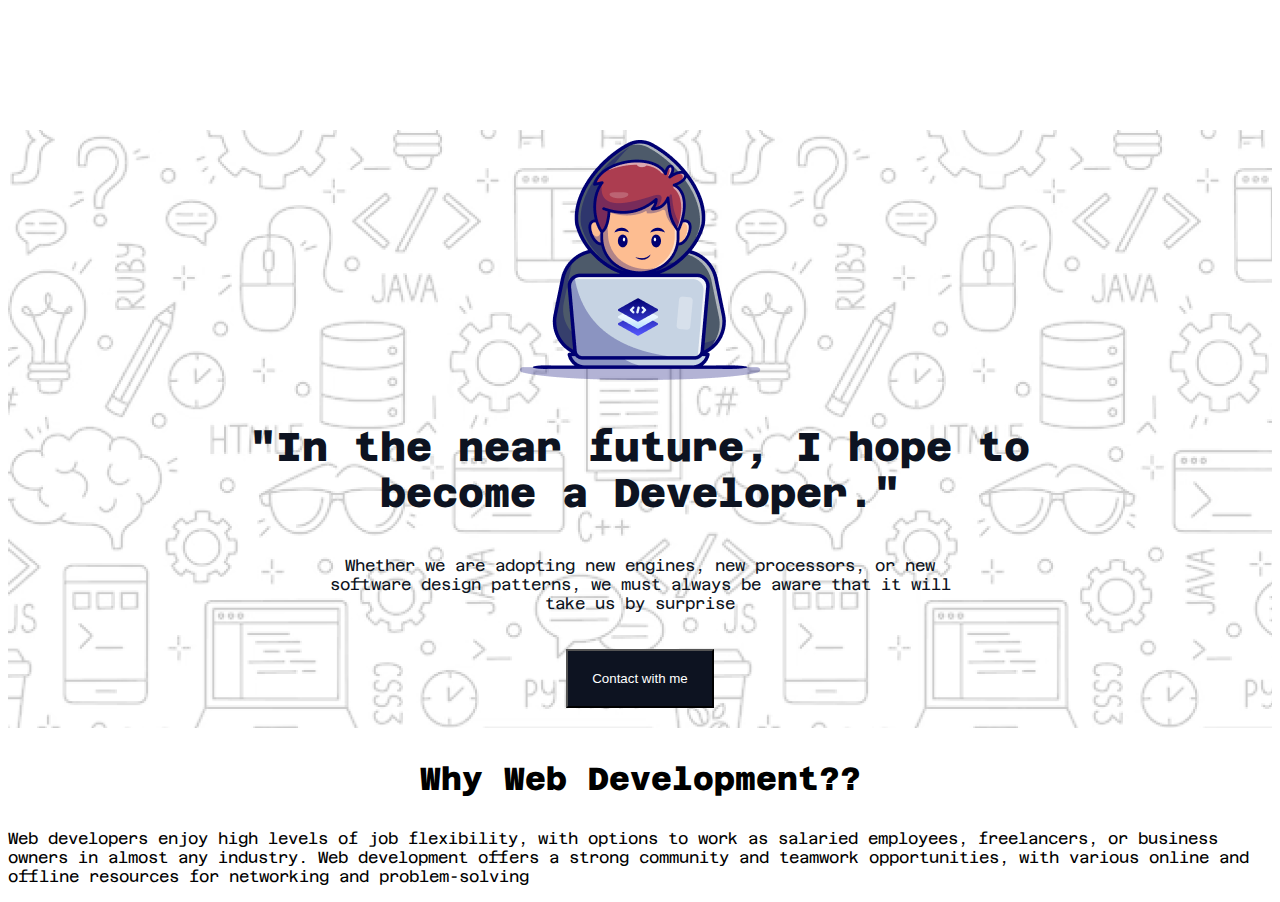
==== index.html @ 00eba916 "finished header section" ====
<!DOCTYPE html>
<html lang="en">

<head>
    <meta charset="UTF-8">
    <meta name="viewport" content="width=device-width, initial-scale=1.0">
    <title>Beautiful Assignment</title>
    <link rel="preconnect" href="https://fonts.googleapis.com">
    <link rel="preconnect" href="https://fonts.gstatic.com" crossorigin>
    <link href="https://fonts.googleapis.com/css2?family=Azeret+Mono:ital,wght@0,100..900;1,100..900&display=swap"
        rel="stylesheet">
    <link rel="stylesheet" href="styles/index.css">
</head>

<body class="azeret-mono-normal">
    <header class="header">
        <div class="banner-container">
            <div class="banner-img">
                <img src="assets/Group.png" alt="">
            </div>
            <h3 class="header-title">"In the near future, I hope to become a Developer."</h3>
            <p class="header-content">Whether we are adopting new engines, new processors, or new software design patterns, we must always be
                aware that it will take us by surprise </p>
            <a href=""><button class="btn">Contact with me</button></a>

        </div>
    </header>
    <main class="main-content">
        <!-- Why Web Development?? section -->
         <section>
            <h3 class="main-title-1">Why Web Development??</h3>
            <p>Web developers enjoy high levels of job flexibility, with options to work as salaried employees, freelancers, or business owners in almost any industry. Web development offers a strong community and teamwork opportunities, with various online and offline resources for networking and problem-solving</p>
         </section>
         <section></section>
    </main>
    <footer></footer>
</body>

</html>
---- styles/index.css ----
.azeret-mono-normal {
  font-family: "Azeret Mono", monospace;
  font-optical-sizing: auto;
  /* font-style: normal; */
}


.banner-container{
    text-align: center;
}

/* header */
.header{
    margin-top: 130px;
    background-image: url("../assets/Hero-bg.png");
}
.banner-img{
    padding-top: 10px;
}
.header-title{
    font-size: 40px;
    font-weight: 800;
    color: #0D1321;
    padding: 0px 220px;
}
.header-content{
    font-size: 16px;
    font-weight: 400;
    color: #0D1321;
    padding: 0px 300px;
}
.btn{
    background-color: #0D1321;
    color: #FFFFFF;
    padding: 20px 24px;
    margin: 20px;
}
.main-content{
    background-color: white;
}
.main-title-1{
    text-align: center;
    font-size: 32px;
    font-weight: 800;
}
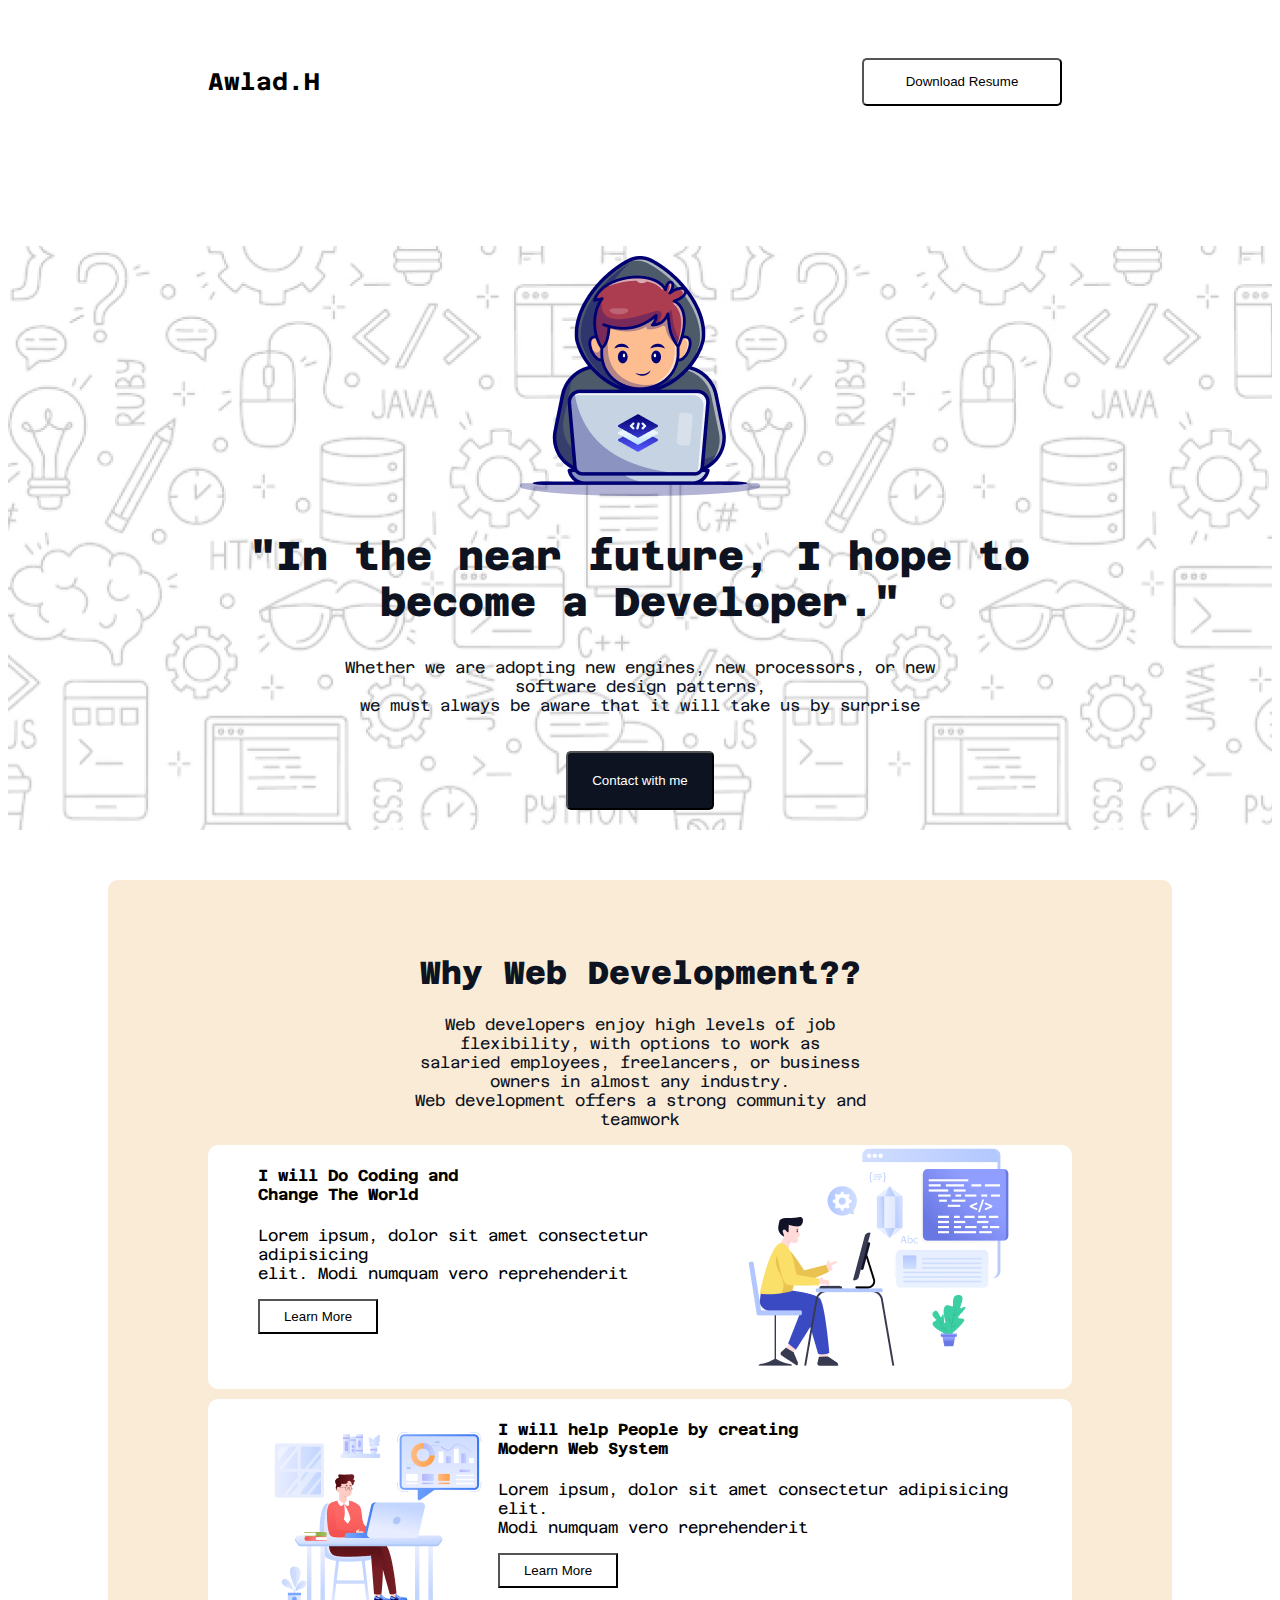
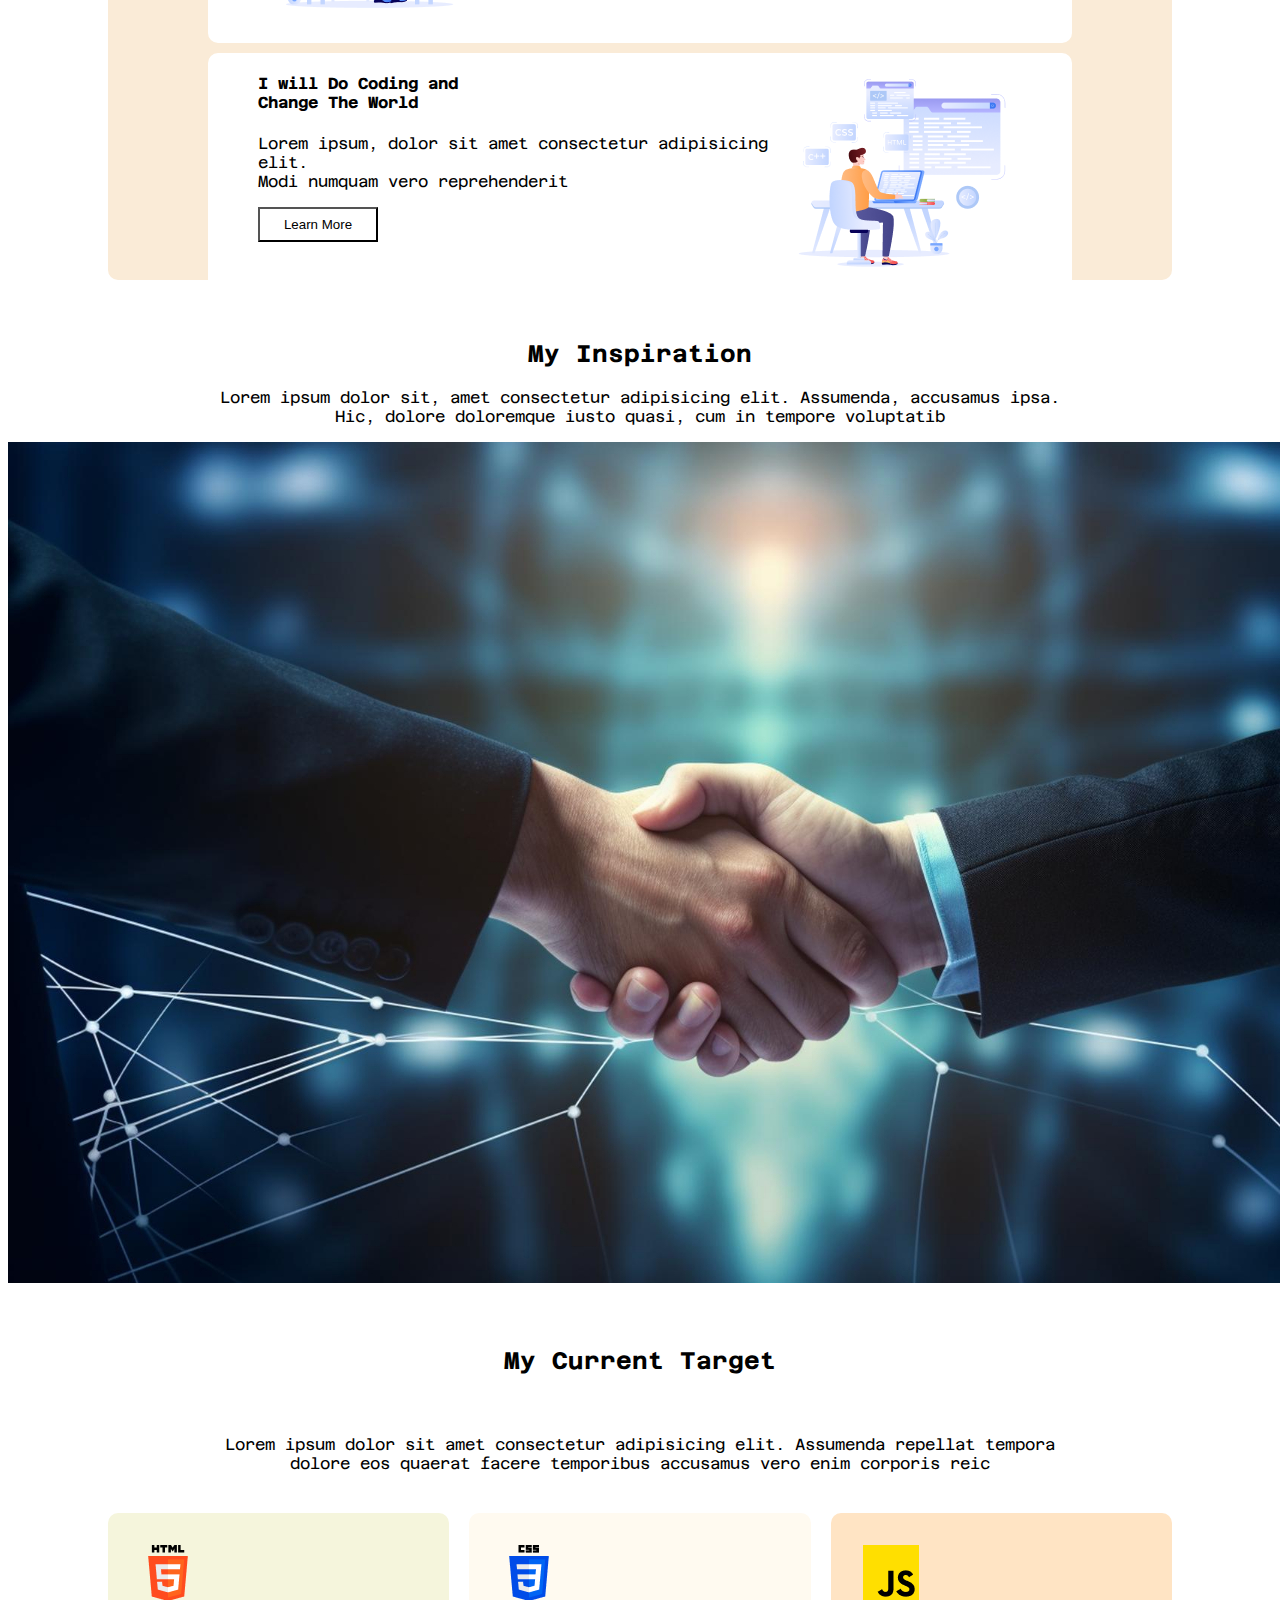
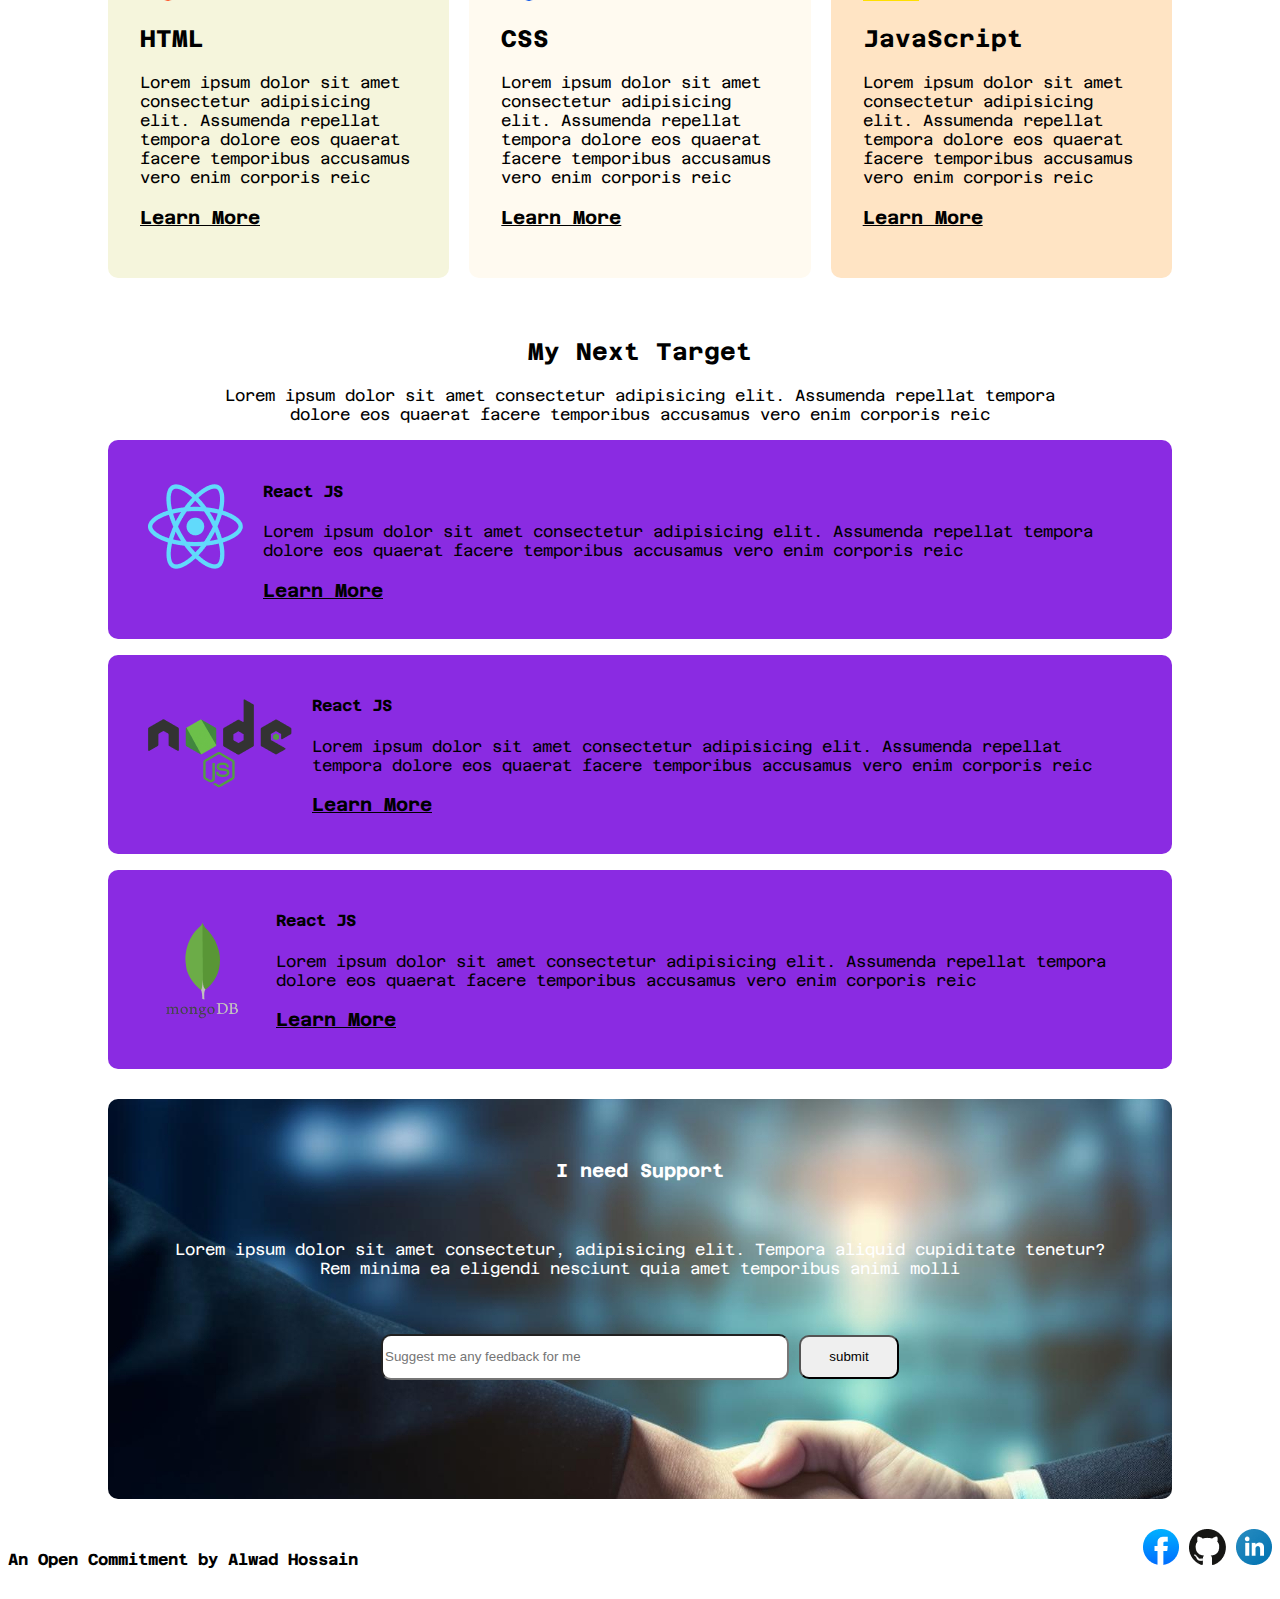
==== commit 5189c3d9: "added main section" ====
--- a/index.html
+++ b/index.html
@@ -13,27 +13,173 @@
 </head>
 
 <body class="azeret-mono-normal">
-    <header class="header">
-        <div class="banner-container">
-            <div class="banner-img">
-                <img src="assets/Group.png" alt="">
+    <header>
+        <nav class="part-1 navigation">
+            <h2>Awlad.H</h2>
+            <button class="input-1 btn-primary btn-1">Download Resume</button>
+        </nav>
+        <div class="header">
+            <div class="banner-container">
+                <div class="banner-img">
+                    <img src="assets/Group.png" alt="">
+                </div>
+                <h2 class="header-title">"In the near future, I hope to <br> become a Developer."</h2>
+                <p class="header-content">Whether we are adopting new engines, new processors, or new software design
+                    patterns, <br> we must always be
+                    aware that it will take us by surprise </p>
+                <a href=""><button class="btn">Contact with me</button></a>
+    
             </div>
-            <h3 class="header-title">"In the near future, I hope to become a Developer."</h3>
-            <p class="header-content">Whether we are adopting new engines, new processors, or new software design patterns, we must always be
-                aware that it will take us by surprise </p>
-            <a href=""><button class="btn">Contact with me</button></a>
-
         </div>
     </header>
     <main class="main-content">
         <!-- Why Web Development?? section -->
-         <section>
-            <h3 class="main-title-1">Why Web Development??</h3>
-            <p>Web developers enjoy high levels of job flexibility, with options to work as salaried employees, freelancers, or business owners in almost any industry. Web development offers a strong community and teamwork opportunities, with various online and offline resources for networking and problem-solving</p>
-         </section>
-         <section></section>
+        <section class="web-container">
+           <div class="web-content">
+            <h2 class="Development-title">Why Web Development??</h2>
+            <p class="Development-content">Web developers enjoy high levels of job flexibility, with options to work as <br>
+                salaried employees, freelancers, or business owners in almost any industry.<br>Web development  offers a
+                strong community and teamwork </p>
+           </div>
+           <div>
+            <div class="part-1 development-part shadow-1">
+                <div>
+                    <h4>I will Do Coding and <br> Change The World</h4>
+                    <p>Lorem ipsum, dolor sit amet consectetur adipisicing <br> elit. Modi numquam vero reprehenderit</p>
+                    <button class="web-btn">Learn More</button>
+                </div>
+                <div>
+                    <img src="assets/Layer_1.png" alt="">
+                </div>
+            </div>
+            <div class="part-1 development-part">
+                <div>
+                    <img src="assets/Group 3.png" alt="">
+                </div>
+                <div>
+                    <h4>I will help People by creating <br> Modern Web System</h4>
+                    <p>Lorem ipsum, dolor sit amet consectetur adipisicing elit. <br> Modi numquam vero reprehenderit</p>
+                    <button class="web-btn">Learn More</button>
+                </div>
+
+            </div>
+            <div class="part-1 development-part">
+                <div>
+                    <h4>I will Do Coding and <br> Change The World</h4>
+                    <p>Lorem ipsum, dolor sit amet consectetur adipisicing elit. <br> Modi numquam vero reprehenderit</p>
+                    <button class="web-btn">Learn More</button>
+                </div>
+                <div>
+                    <img src="assets/Group 4.png" alt="">
+                </div>
+            </div>
+          </div>
+        </section>
+        <!-- My Inspiration section -->
+        <section>
+            <div class="inspiration">
+                <h2>My Inspiration</h2>
+                <p>Lorem ipsum dolor sit, amet consectetur adipisicing elit. Assumenda, accusamus ipsa. <br> Hic, dolore
+                    doloremque iusto quasi, cum in tempore voluptatib</p>
+                <img src="assets/handshake.jpg" alt="">
+            </div>
+        </section>
+        <!-- My Current Target -->
+        <section>
+            <div class="inspiration">
+                <h2>My Current Target</h2>
+            </div>
+            <div class="inspiration">
+                <p>Lorem ipsum dolor sit amet consectetur adipisicing elit. Assumenda repellat  tempora <br> dolore eos 
+                    quaerat facere temporibus accusamus vero enim corporis reic</p>
+            </div>
+            <div class="part-2 current-container">
+                <div class="html-color input-2">
+                    <img src="assets/html.png" alt="">
+                    <h2>HTML</h2>
+                    <p>Lorem ipsum dolor sit amet consectetur adipisicing elit. Assumenda repellat tempora dolore eos
+                        quaerat facere temporibus accusamus vero enim corporis reic</p>
+                        <h3 class="btn-target">Learn More</h3>
+                </div>
+                <div class="css-color input-2">
+                    <img src="assets/css.png" alt="">
+                    <h2>CSS</h2>
+                    <p>Lorem ipsum dolor sit amet consectetur adipisicing elit. Assumenda repellat tempora dolore eos
+                        quaerat facere temporibus accusamus vero enim corporis reic</p>
+                    <h3 class="btn-target">Learn More</h3>
+                </div>
+                <div class="input-2 js-color">
+                    <img src="assets/js.png" alt="">
+                    <h2>JavaScript</h2>
+                    <p>Lorem ipsum dolor sit amet consectetur adipisicing elit. Assumenda repellat tempora dolore eos
+                        quaerat facere temporibus accusamus vero enim corporis reic</p>
+                        <h3 class="btn-target">Learn More</h3>
+                </div>
+            </div>
+        </section>
+        <!-- My Next Target -->
+        <section>
+            <div class="inspiration">
+                <h2>My Next Target</h2>
+            <p>Lorem ipsum dolor sit amet consectetur adipisicing elit. Assumenda repellat tempora <br> dolore eos
+                quaerat facere temporibus accusamus vero enim corporis reic</p>
+            </div>
+            <div class="next-part">
+                <div class="part-2 next-container">
+                    <div class="next-img">
+                        <img src="assets/react.png" alt="">
+                    </div>
+                    <div>
+                        <h4>React JS</h4>
+                        <p>Lorem ipsum dolor sit amet consectetur adipisicing elit. Assumenda repellat tempora dolore eos
+                            quaerat facere temporibus accusamus vero enim corporis reic</p>
+                            <h3 class="btn-target">Learn More</h3>
+                    </div>
+                </div>
+                <div class="part-2 next-container">
+                    <div class="next-img">
+                        <img src="assets/nodejs.png" alt="">
+                    </div>
+                    <div>
+                        <h4>React JS</h4>
+                        <p>Lorem ipsum dolor sit amet consectetur adipisicing elit. Assumenda repellat tempora dolore eos
+                            quaerat facere temporibus accusamus vero enim corporis reic</p>
+                            <h3 class="btn-target">Learn More</h3>
+                    </div>
+                </div>
+                <div class="part-2 next-container">
+                    <div class="next-img">
+                        <img src="assets/mongodb.png" alt="">
+                    </div>
+                    <div>
+                        <h4>React JS</h4>
+                        <p>Lorem ipsum dolor sit amet consectetur adipisicing elit. Assumenda repellat tempora dolore eos
+                            quaerat facere temporibus accusamus vero enim corporis reic</p>
+                            <h3 class="btn-target">Learn More</h3>
+                    </div>
+                </div>
+            </div>
+        </section>
+        <!-- Support Section -->
+        <div class="inspiration bg-img">
+            <h3 class="need-container">I need Support</h3>
+            <p class="need-description">Lorem ipsum dolor sit amet consectetur, adipisicing elit. Tempora aliquid cupiditate tenetur? <br> Rem minima ea eligendi nesciunt quia amet temporibus animi molli</p>
+            <input class="input-place" type="text" name="" id="" placeholder="Suggest me any feedback for me">
+            <button class="submit-container">submit</button>
+        </div>
     </main>
-    <footer></footer>
+    <footer>
+        <div class="part-1 footer-container">
+            <div>
+                <h4>An Open Commitment by Alwad Hossain</h4>
+            </div>
+            <div>
+                <img src="assets/facebook.png" alt="">
+                <img src="assets/github.png" alt="">
+                <img src="assets/linkedin-icon 1.png" alt="">
+            </div>
+        </div>
+    </footer>
 </body>
 
 </html>--- a/styles/index.css
+++ b/styles/index.css
@@ -6,6 +6,41 @@
   /* font-style: normal; */
 }
 
+/* shared style */
+
+.part-1{
+    display: flex;
+    justify-content: space-between;
+}
+.part-2{
+    display: flex;
+}
+.input-1{
+    border-radius: 5px;
+}
+.input-2{
+    border-radius: 10px;
+    padding: 32px;
+}
+.btn-primary{
+    background-color: white;
+}
+.navigation{
+    padding-top: 40px;
+    padding-left: 200px;
+    padding-right: 200px;
+}
+
+.btn-1{ 
+    padding: 8px 16px;
+    margin: 10px;
+    width: 200px;
+}
+.web-btn{
+    background-color: #FFFFFF;
+    padding: 8px 16px;
+    width: 120px;
+}
 
 .banner-container{
     text-align: center;
@@ -22,13 +57,13 @@
 .header-title{
     font-size: 40px;
     font-weight: 800;
-    color: #0D1321;
+    color: rgb(13, 19, 33);
     padding: 0px 220px;
 }
 .header-content{
     font-size: 16px;
     font-weight: 400;
-    color: #0D1321;
+    color: rgb(13, 19, 33);
     padding: 0px 300px;
 }
 .btn{
@@ -36,12 +71,107 @@
     color: #FFFFFF;
     padding: 20px 24px;
     margin: 20px;
+    border-radius: 5px;
 }
 .main-content{
+    margin-top: 50px;
     background-color: white;
 }
-.main-title-1{
+.web-container{
+    background-color: antiquewhite;
+    border-radius: 10px;
+    margin: 10px 100px 10px 100px;
+    height: 1000px;
+}
+.web-content{
+    padding-top: 50px;
+}
+.Development-title{
     text-align: center;
     font-size: 32px;
     font-weight: 800;
-}+    color: rgb(13, 19, 33);
+    margin: 24px 0px;
+}
+.Development-content{
+    text-align: center;
+    font-size: 16px;
+    font-weight: 400;
+    color: rgb(13, 19, 33);
+    padding: 0px 280px;
+}
+
+.development-part{
+    margin: 10px 100px 10px 100px;
+    padding: 0px 50px 0px 50px;
+    border-radius: 10px;
+    background-color: white
+}
+/* .shadow-1{
+    box-shadow: 50px 60px 50px 50px rgba(10, 10, 10, 10.06);
+} */
+
+.inspiration{
+    margin-top: 60px;
+    text-align: center;
+}
+.current-container{
+    margin: 40px 100px;
+    gap: 20px;
+}
+.btn-target{
+    text-decoration: underline;
+    border: none;
+    background-color: none;
+}
+.html-color{
+    background-color: beige;
+}
+.css-color{
+    background-color: floralwhite;
+}
+.js-color{
+    background-color: bisque;
+}
+.next-part{
+    margin: 10px 100px;
+}
+.next-container{
+    border-radius: 10px;
+    background-color: blueviolet;
+    gap: 20px;
+    margin-top: 16px;
+    padding: 20px 40px;
+}
+.next-img{
+    margin-top: 24px;
+}
+
+.bg-img{
+    background-image: url("../assets/handshake.jpg");
+    text-align: center;
+    /* background-repeat: no-repeat; */
+    margin: 30px 100px;
+    border-radius: 10px;
+    height: 400px;
+    max-width: 1800px;
+}
+.need-container{
+    color: #FFFFFF;
+    padding-top: 60px;
+}
+.need-description{
+    padding: 40px 0px;
+    color: #FFFFFF;
+}
+
+.input-place{
+    height: 40px;
+    width: 400px;
+    border-radius: 10px;
+}
+.submit-container{
+    height: 44px;
+    width: 100px;
+    border-radius: 10px;
+}
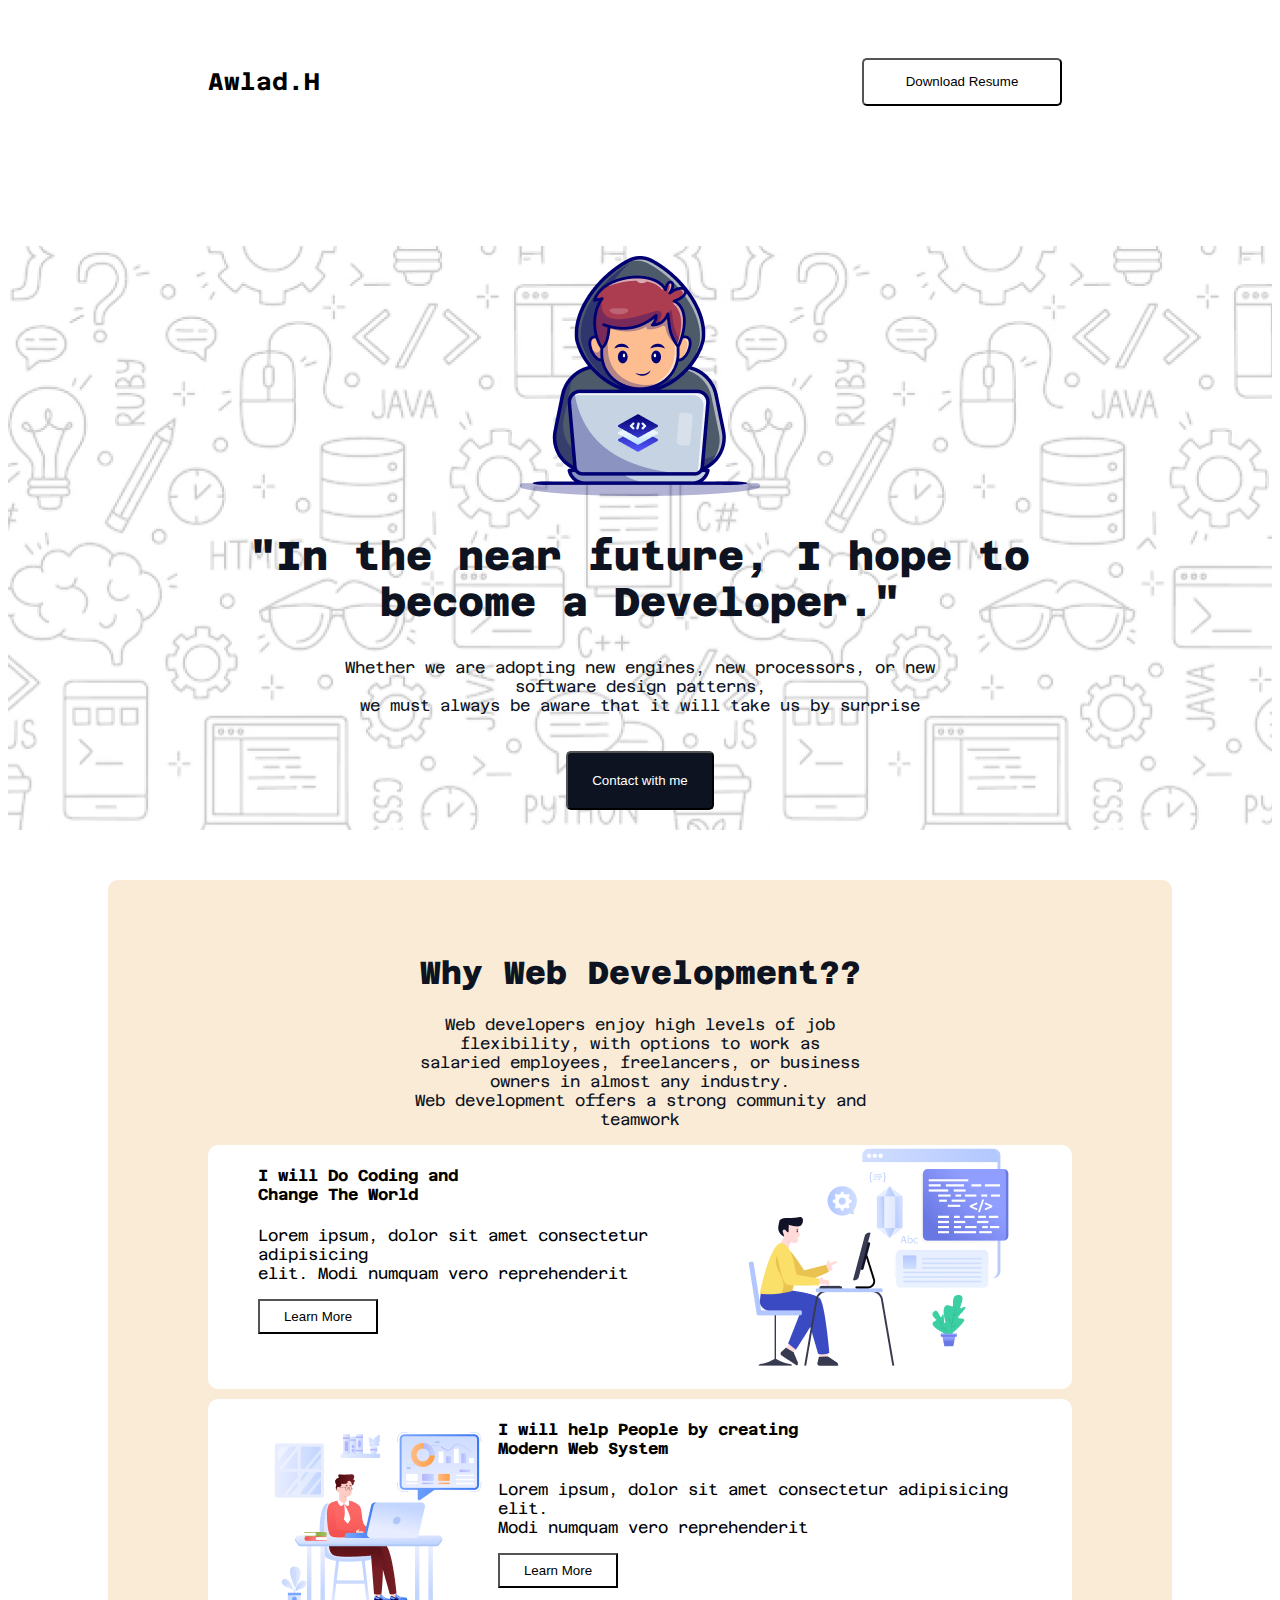
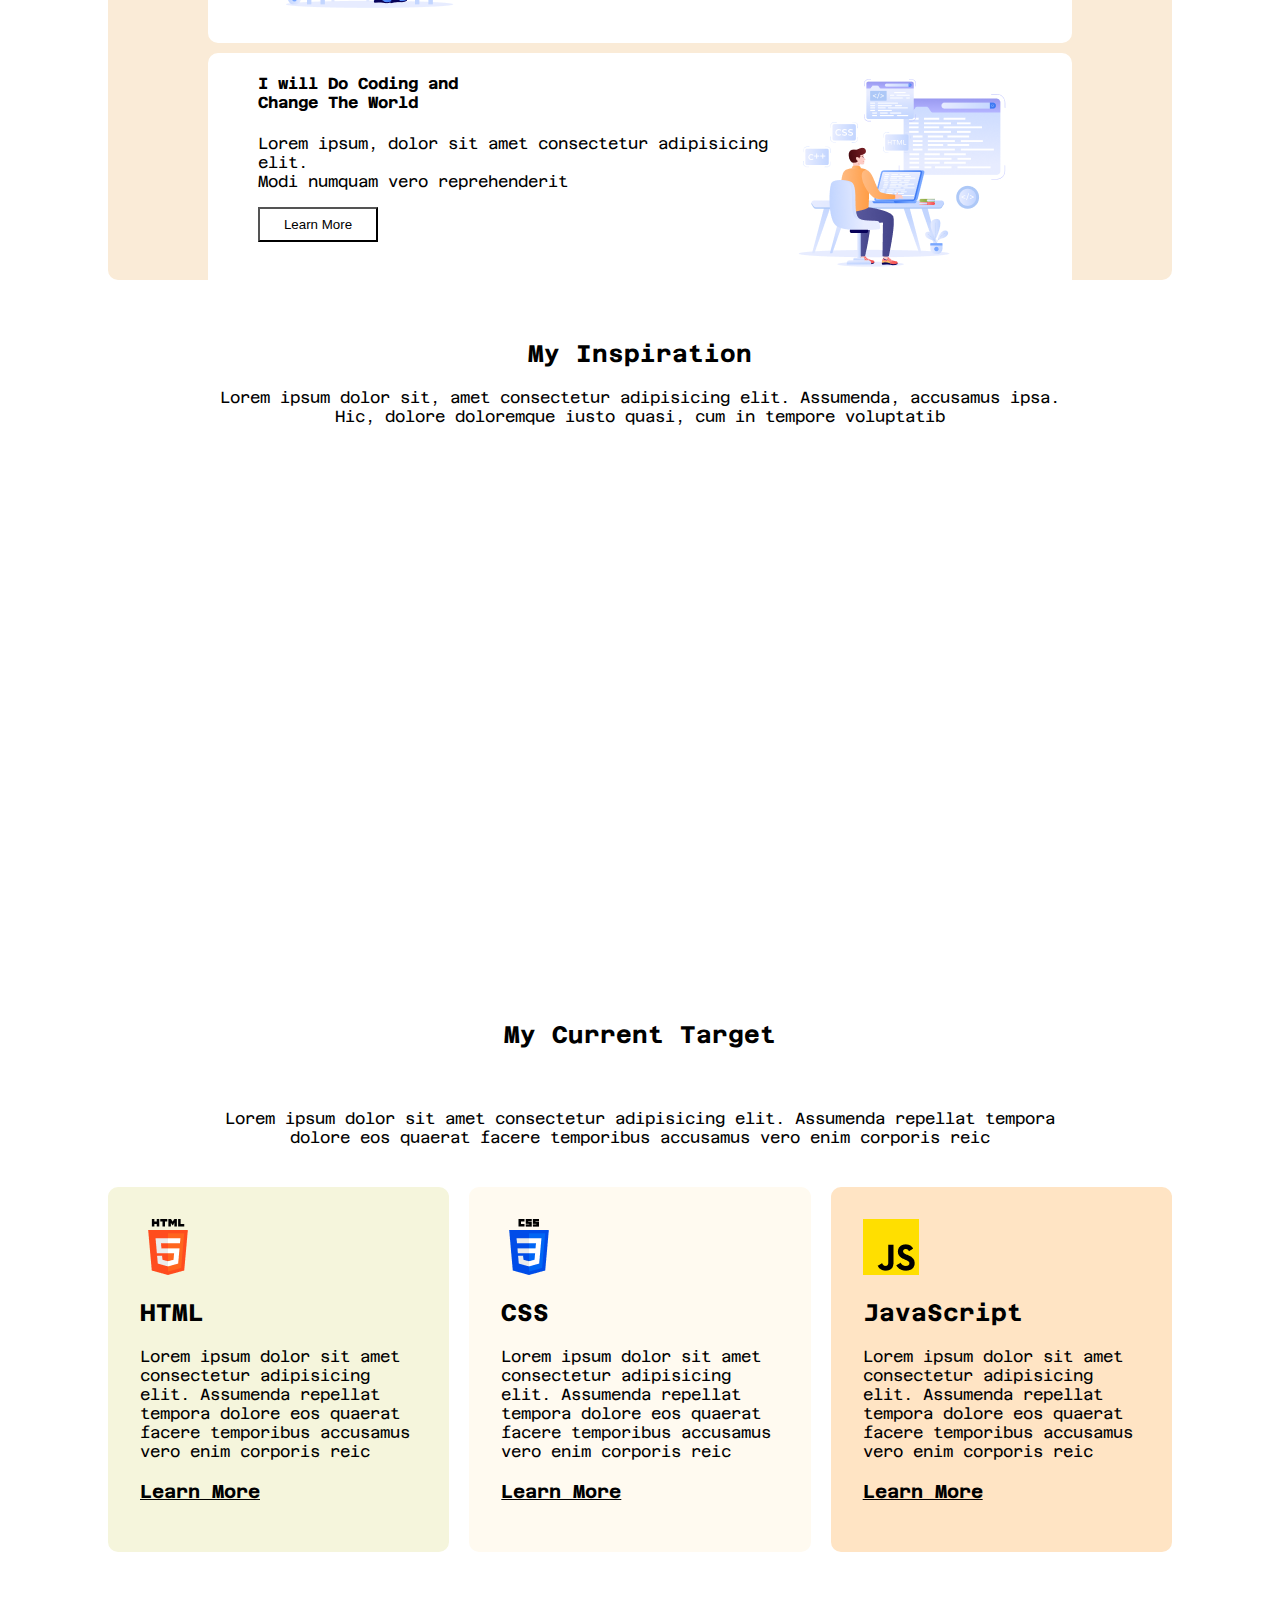
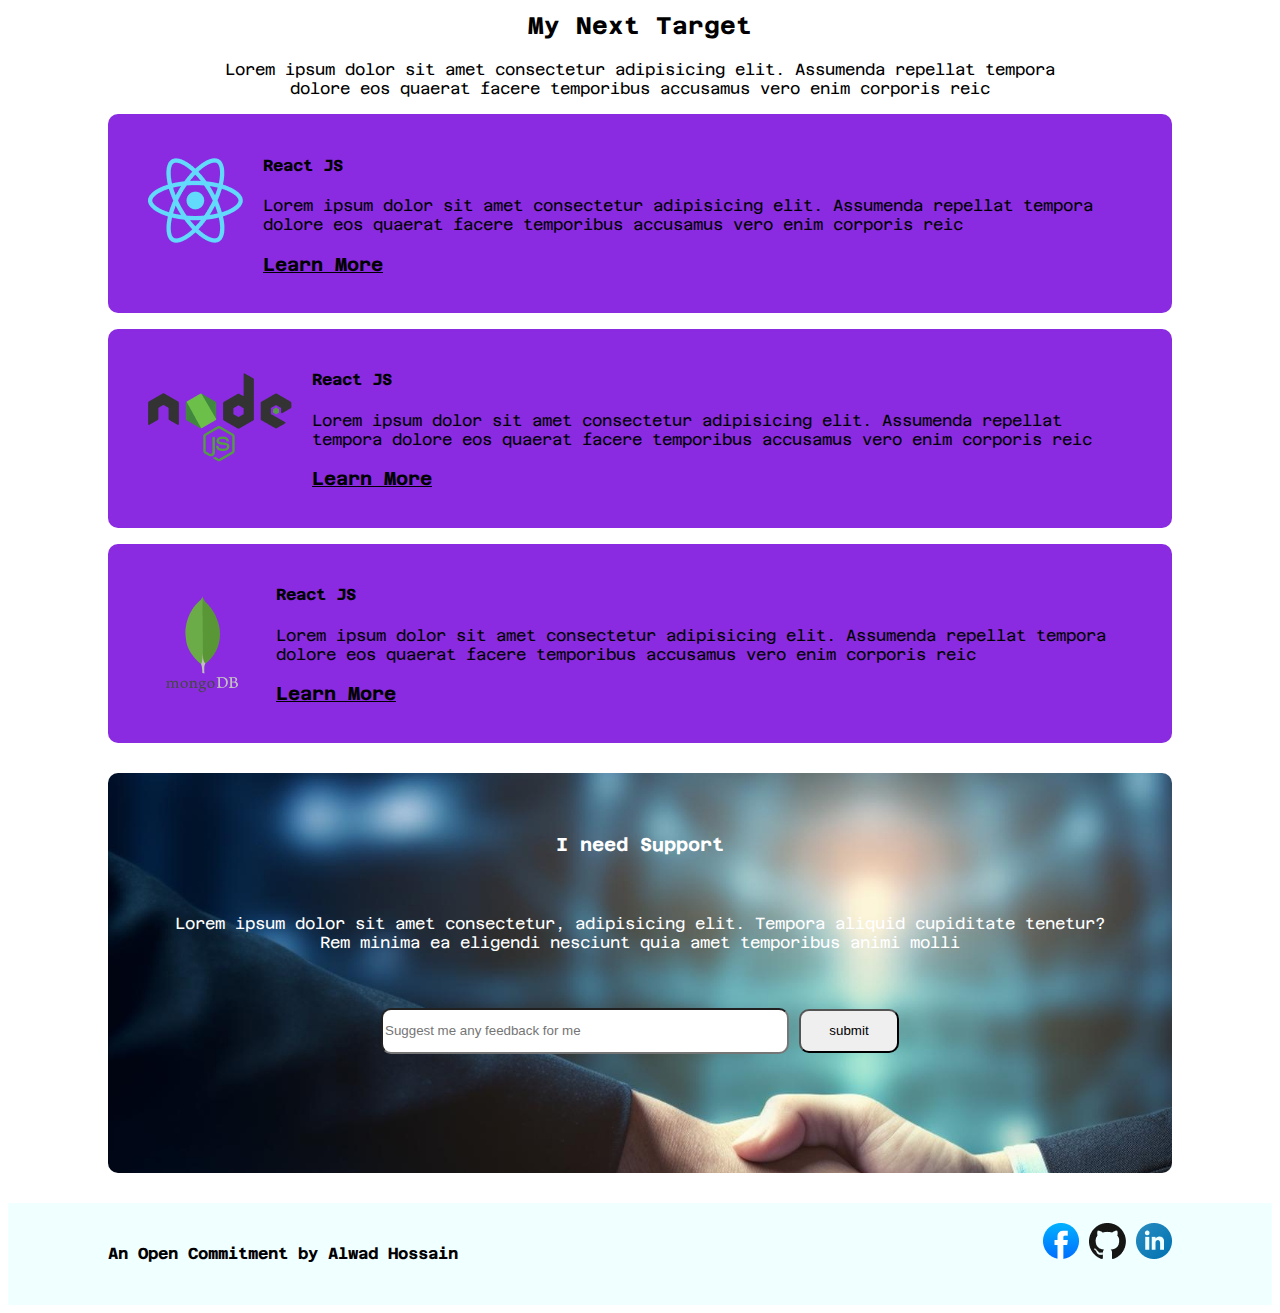
==== commit 0c96bf87: "finished main section" ====
--- a/index.html
+++ b/index.html
@@ -81,7 +81,9 @@
                 <h2>My Inspiration</h2>
                 <p>Lorem ipsum dolor sit, amet consectetur adipisicing elit. Assumenda, accusamus ipsa. <br> Hic, dolore
                     doloremque iusto quasi, cum in tempore voluptatib</p>
-                <img src="assets/handshake.jpg" alt="">
+                    <div class="video-inspiration">
+                        <iframe width="1660" height="515" src="https://www.youtube.com/embed/5O5e0nnVulY?si=qP30ro3qAXhiHLFY" title="YouTube video player" frameborder="0" allow="accelerometer; autoplay; clipboard-write; encrypted-media; gyroscope; picture-in-picture; web-share" referrerpolicy="strict-origin-when-cross-origin" allowfullscreen></iframe>
+                    </div>
             </div>
         </section>
         <!-- My Current Target -->
--- a/styles/index.css
+++ b/styles/index.css
@@ -175,3 +175,7 @@
     width: 100px;
     border-radius: 10px;
 }
+.footer-container{
+    background-color: azure;
+    padding: 20px 100px;
+}
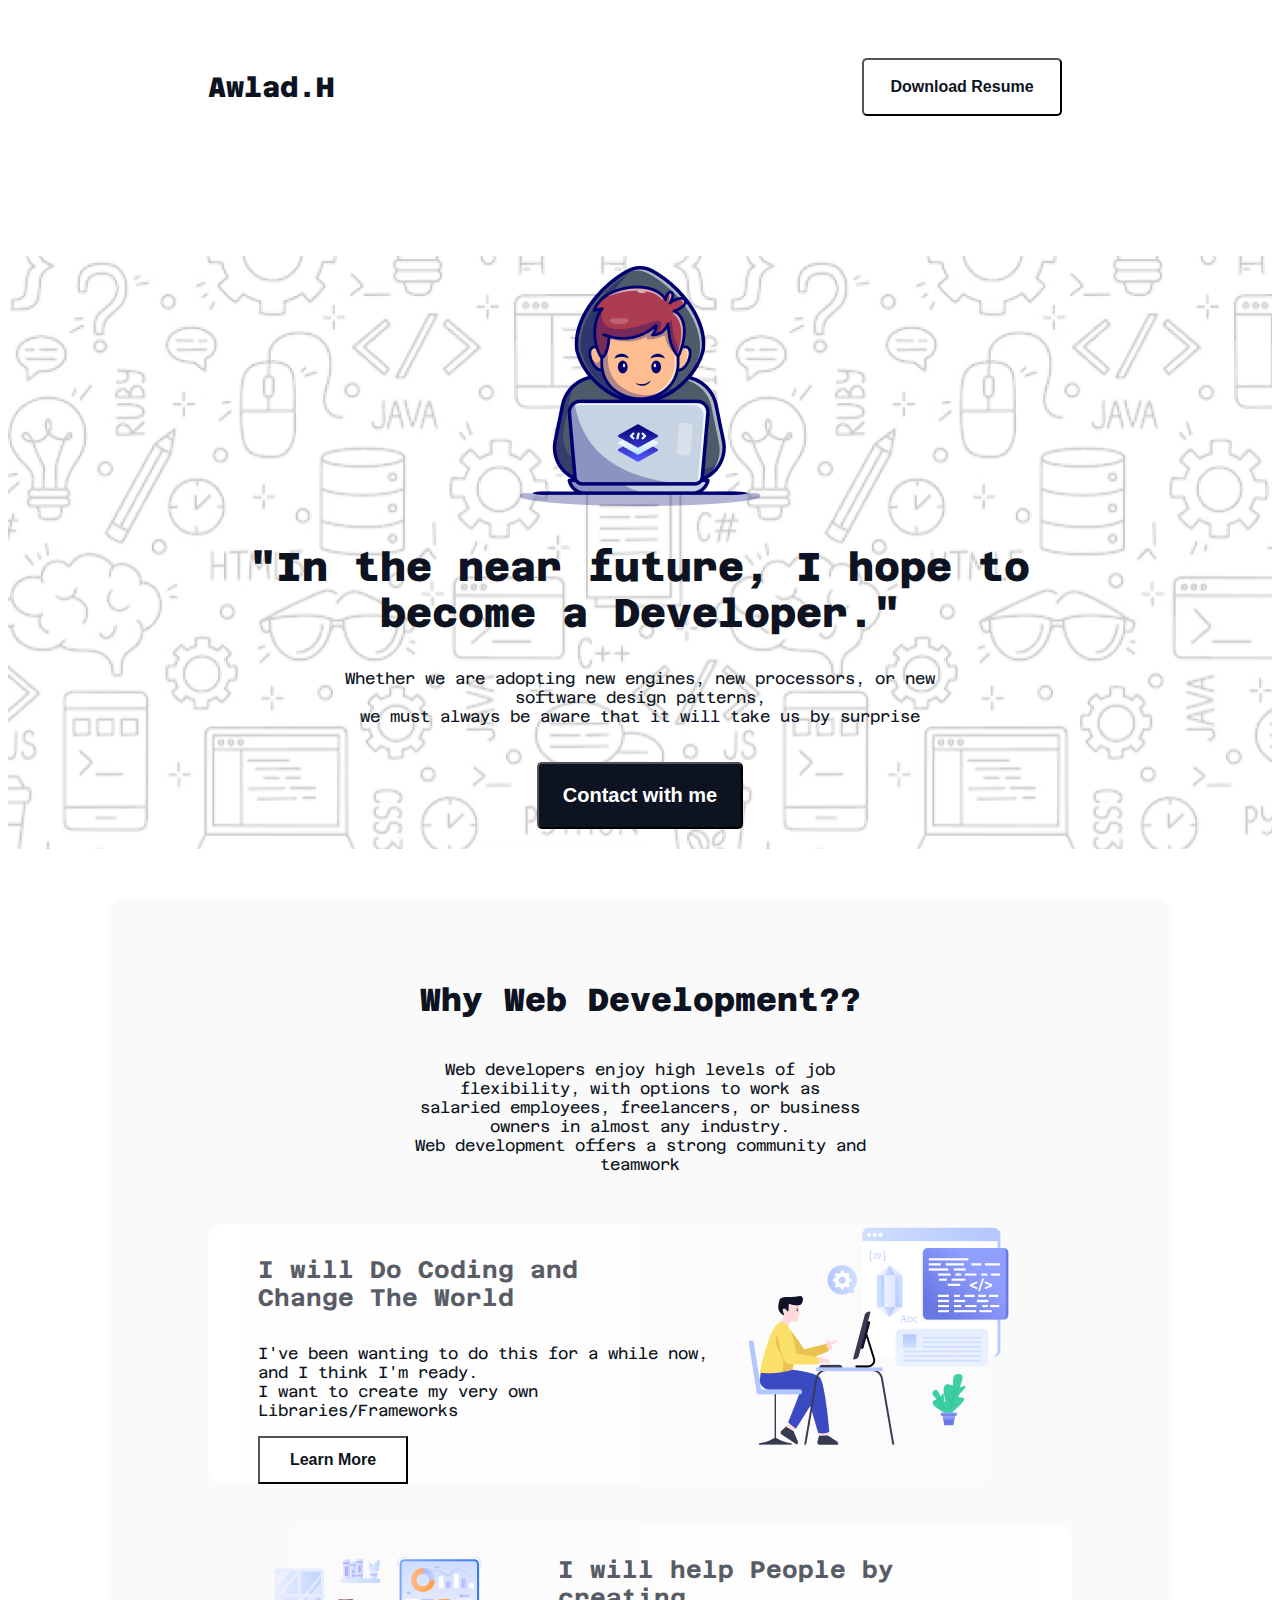
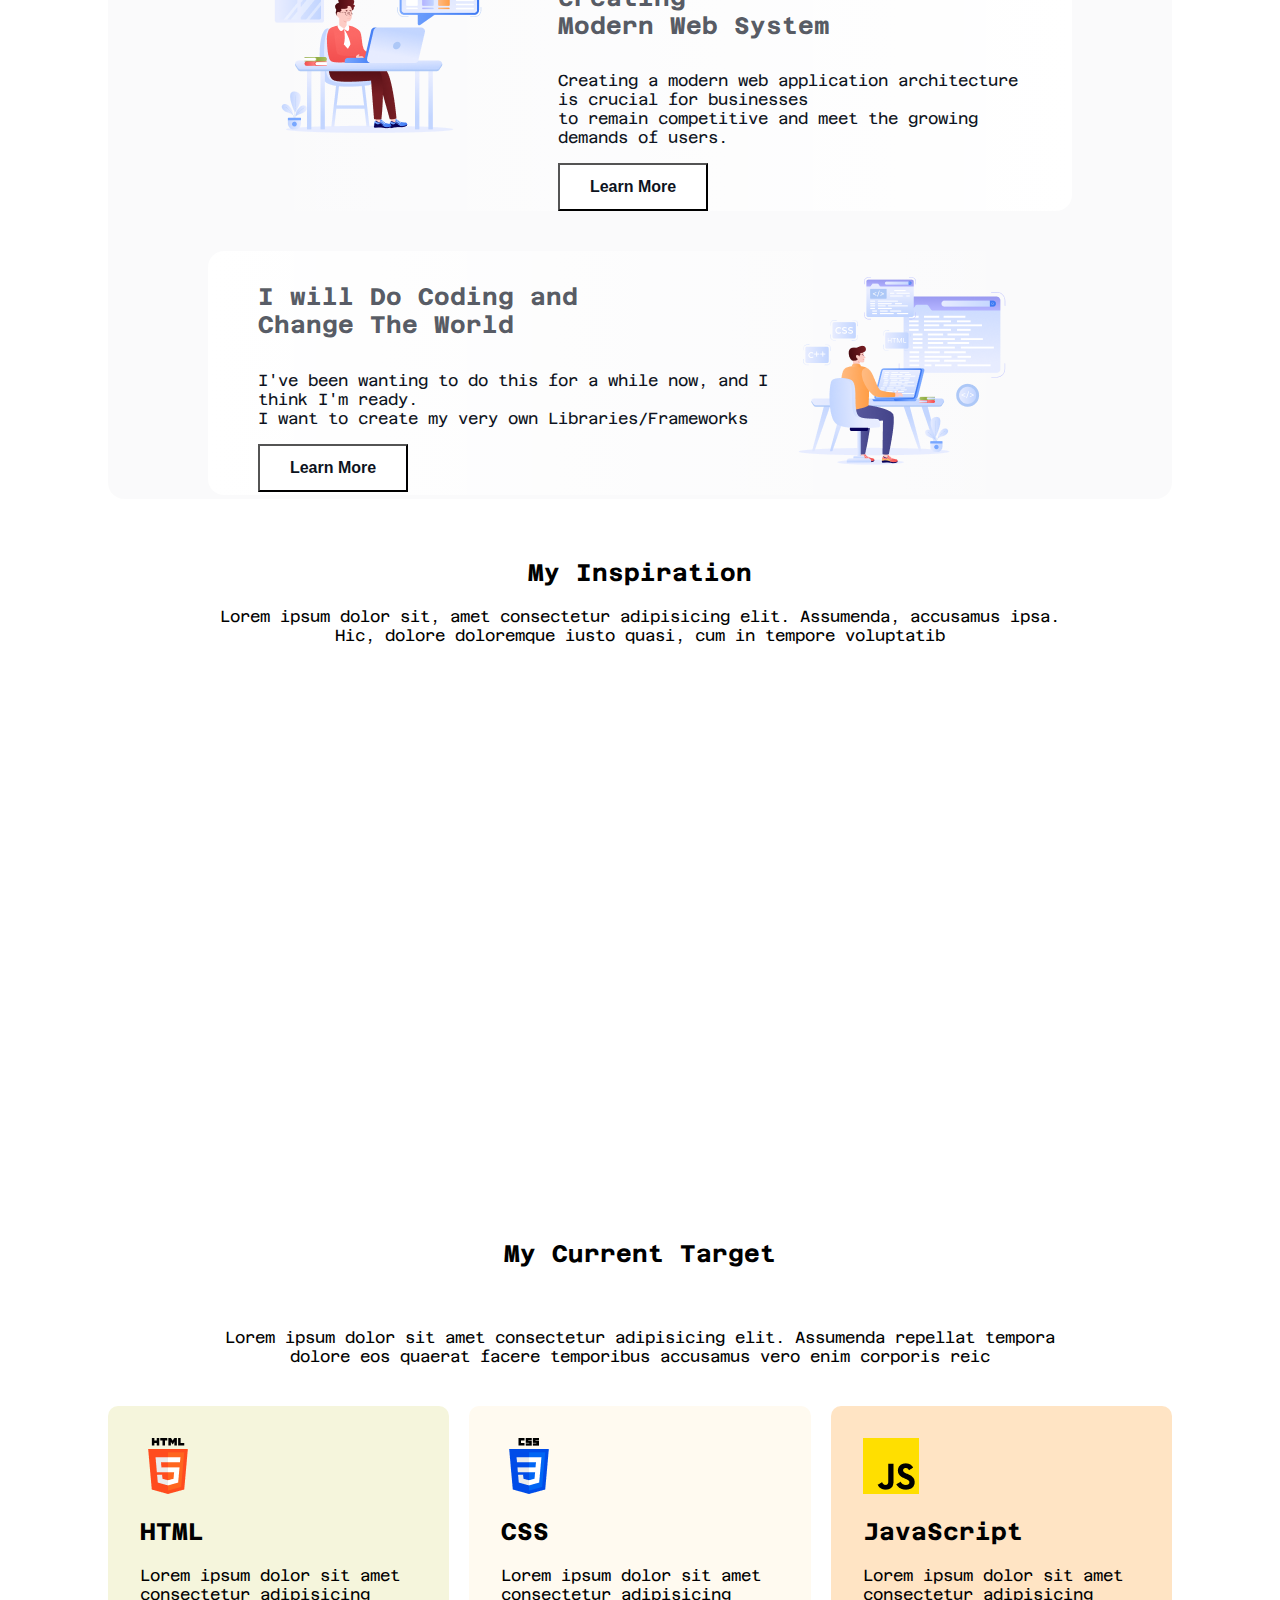
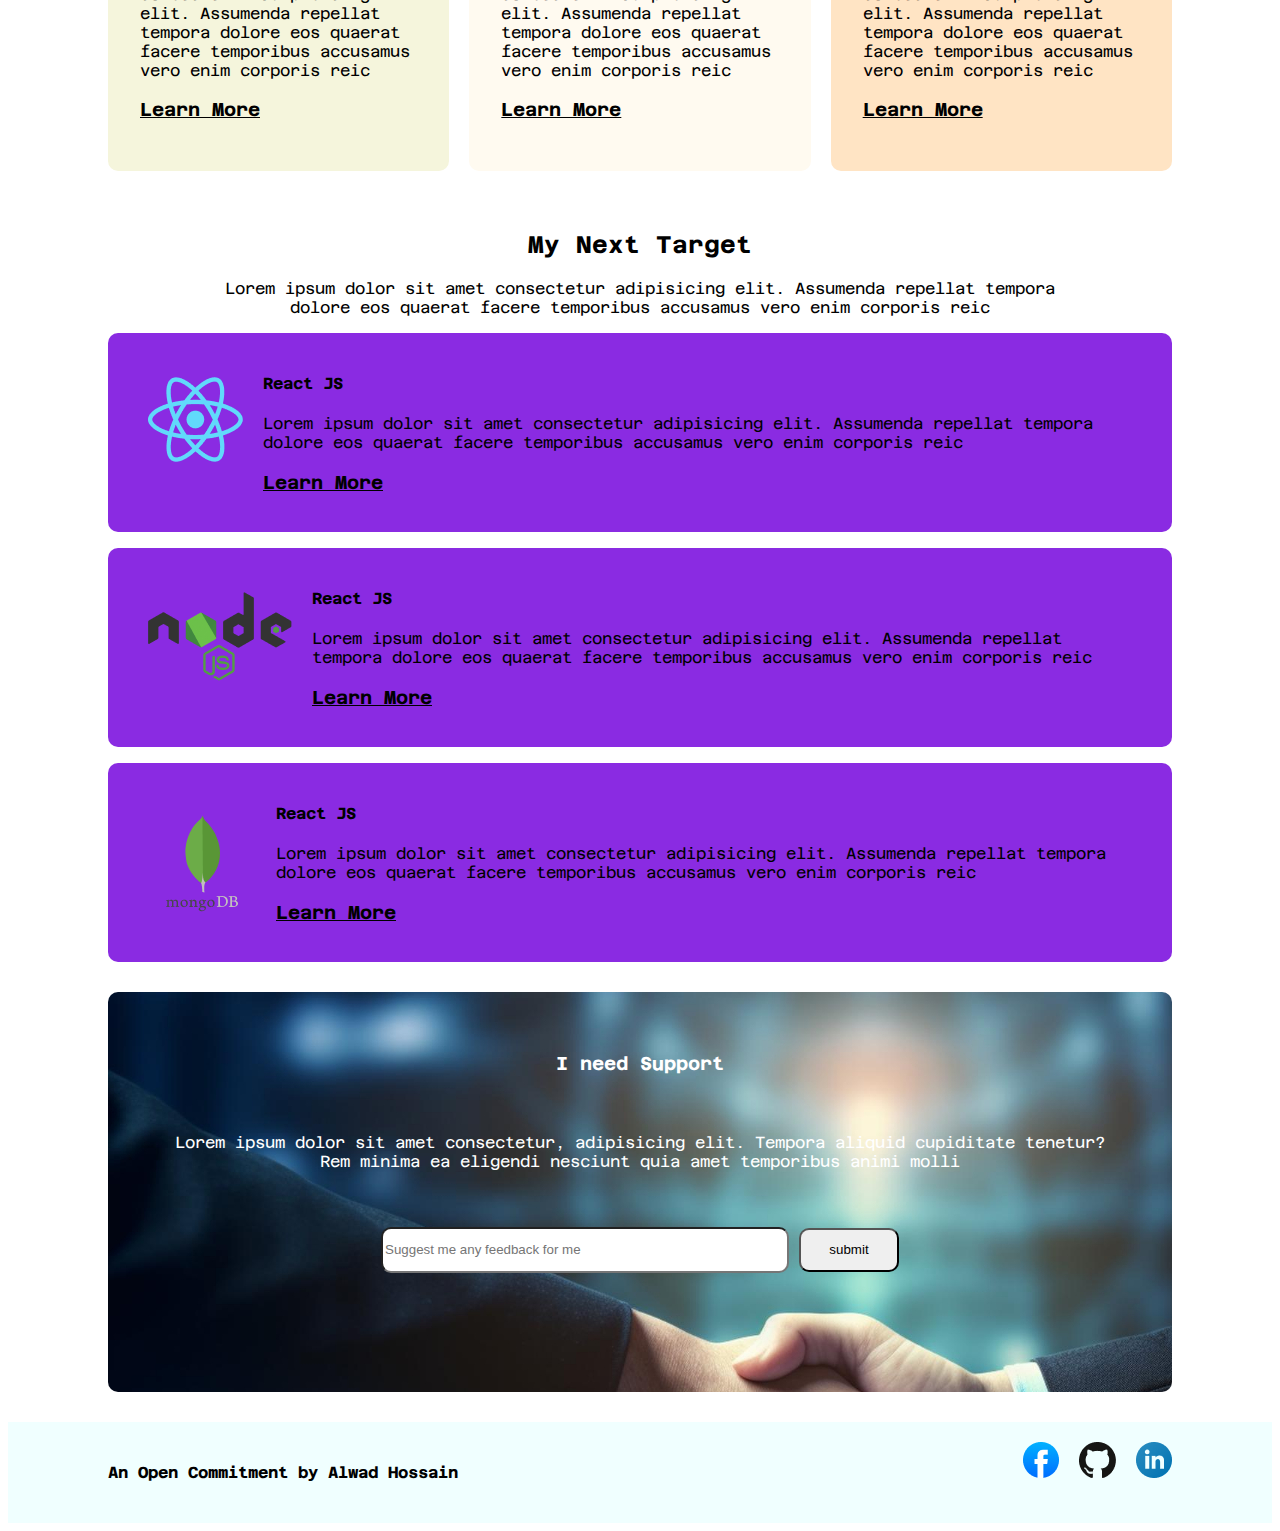
==== commit 0cf6b1f8: "finished the development section" ====
--- a/index.html
+++ b/index.html
@@ -15,7 +15,7 @@
 <body class="azeret-mono-normal">
     <header>
         <nav class="part-1 navigation">
-            <h2>Awlad.H</h2>
+            <h2 class="nav-1">Awlad.H</h2>
             <button class="input-1 btn-primary btn-1">Download Resume</button>
         </nav>
         <div class="header">
@@ -27,7 +27,7 @@
                 <p class="header-content">Whether we are adopting new engines, new processors, or new software design
                     patterns, <br> we must always be
                     aware that it will take us by surprise </p>
-                <a href=""><button class="btn">Contact with me</button></a>
+                <a href="footer.html"><button class="btn">Contact with me</button></a>
     
             </div>
         </div>
@@ -42,31 +42,31 @@
                 strong community and teamwork </p>
            </div>
            <div>
-            <div class="part-1 development-part shadow-1">
+            <div class="part-1 development-part-1">
                 <div>
-                    <h4>I will Do Coding and <br> Change The World</h4>
-                    <p>Lorem ipsum, dolor sit amet consectetur adipisicing <br> elit. Modi numquam vero reprehenderit</p>
+                    <h4 class="coding-part">I will Do Coding and <br> Change The World</h4>
+                    <p class="coding-description">I've been wanting to do this for a while now, and I think I'm ready. <br> I want to create my very own Libraries/Frameworks</p>
                     <button class="web-btn">Learn More</button>
                 </div>
                 <div>
                     <img src="assets/Layer_1.png" alt="">
                 </div>
             </div>
-            <div class="part-1 development-part">
+            <div class="development-part-2">
                 <div>
                     <img src="assets/Group 3.png" alt="">
                 </div>
                 <div>
-                    <h4>I will help People by creating <br> Modern Web System</h4>
-                    <p>Lorem ipsum, dolor sit amet consectetur adipisicing elit. <br> Modi numquam vero reprehenderit</p>
+                    <h4 class="coding-part">I will help People by creating <br> Modern Web System</h4>
+                    <p class="coding-description">Creating a modern web application architecture is crucial for businesses <br>  to remain competitive and meet the growing demands of users.</p>
                     <button class="web-btn">Learn More</button>
                 </div>
 
             </div>
-            <div class="part-1 development-part">
+            <div class="part-1 development-part-1">
                 <div>
-                    <h4>I will Do Coding and <br> Change The World</h4>
-                    <p>Lorem ipsum, dolor sit amet consectetur adipisicing elit. <br> Modi numquam vero reprehenderit</p>
+                    <h4 class="coding-part">I will Do Coding and <br> Change The World</h4>
+                    <p class="coding-description">I've been wanting to do this for a while now, and I think I'm ready. <br> I want to create my very own Libraries/Frameworks</p>
                     <button class="web-btn">Learn More</button>
                 </div>
                 <div>
@@ -81,9 +81,7 @@
                 <h2>My Inspiration</h2>
                 <p>Lorem ipsum dolor sit, amet consectetur adipisicing elit. Assumenda, accusamus ipsa. <br> Hic, dolore
                     doloremque iusto quasi, cum in tempore voluptatib</p>
-                    <div class="video-inspiration">
-                        <iframe width="1660" height="515" src="https://www.youtube.com/embed/5O5e0nnVulY?si=qP30ro3qAXhiHLFY" title="YouTube video player" frameborder="0" allow="accelerometer; autoplay; clipboard-write; encrypted-media; gyroscope; picture-in-picture; web-share" referrerpolicy="strict-origin-when-cross-origin" allowfullscreen></iframe>
-                    </div>
+                    <iframe width="1660" height="515" src="https://www.youtube.com/embed/5O5e0nnVulY?si=qP30ro3qAXhiHLFY" title="YouTube video player" frameborder="0" allow="accelerometer; autoplay; clipboard-write; encrypted-media; gyroscope; picture-in-picture; web-share" referrerpolicy="strict-origin-when-cross-origin" allowfullscreen></iframe>
             </div>
         </section>
         <!-- My Current Target -->
@@ -175,10 +173,10 @@
             <div>
                 <h4>An Open Commitment by Alwad Hossain</h4>
             </div>
-            <div>
-                <img src="assets/facebook.png" alt="">
-                <img src="assets/github.png" alt="">
-                <img src="assets/linkedin-icon 1.png" alt="">
+            <div class="footer-imges">
+                <a href="https://www.google.com/search?client=firefox-b-d&q=youtube"><img src="assets/facebook.png" alt="facebook"></a>
+                <a href="https://github.com/ProgrammingHero1"><img src="assets/github.png" alt="github"></a>
+                <a href="https://www.linkedin.com/login"><img src="assets/linkedin-icon 1.png" alt="linkedin"></a>
             </div>
         </div>
     </footer>
--- a/styles/index.css
+++ b/styles/index.css
@@ -1,153 +1,213 @@
-
-
 .azeret-mono-normal {
-  font-family: "Azeret Mono", monospace;
-  font-optical-sizing: auto;
-  /* font-style: normal; */
+    font-family: "Azeret Mono", monospace;
+    font-optical-sizing: auto;
+    /* font-style: normal; */
+}
+
+.nav-1 {
+    color: rgb(13, 19, 33);
+    font-size: 28px;
+    font-weight: 800;
 }
 
 /* shared style */
 
-.part-1{
+.part-1 {
     display: flex;
     justify-content: space-between;
 }
-.part-2{
-    display: flex;
-}
-.input-1{
+
+.part-2 {
+    display: flex;
+}
+
+.input-1 {
     border-radius: 5px;
 }
-.input-2{
+
+.input-2 {
     border-radius: 10px;
     padding: 32px;
 }
-.btn-primary{
+
+.btn-primary {
     background-color: white;
 }
-.navigation{
+
+.navigation {
     padding-top: 40px;
     padding-left: 200px;
     padding-right: 200px;
 }
 
-.btn-1{ 
-    padding: 8px 16px;
+.btn-1 {
+    padding: 17px 24px 17px 24px;
     margin: 10px;
     width: 200px;
-}
-.web-btn{
-    background-color: #FFFFFF;
-    padding: 8px 16px;
-    width: 120px;
-}
-
-.banner-container{
+    display: flex;
+    flex-direction: row;
+    justify-content: center;
+    align-items: center;
+    color: rgb(13, 19, 33);
+    font-size: 16px;
+    font-weight: 600;
+}
+
+.banner-container {
     text-align: center;
 }
 
 /* header */
-.header{
+.header {
     margin-top: 130px;
     background-image: url("../assets/Hero-bg.png");
 }
-.banner-img{
+
+.banner-img {
     padding-top: 10px;
 }
-.header-title{
+
+.header-title {
     font-size: 40px;
     font-weight: 800;
     color: rgb(13, 19, 33);
     padding: 0px 220px;
-}
-.header-content{
+
+}
+
+.header-content {
     font-size: 16px;
     font-weight: 400;
     color: rgb(13, 19, 33);
     padding: 0px 300px;
 }
-.btn{
+
+.btn {
     background-color: #0D1321;
-    color: #FFFFFF;
+    color: rgb(255, 255, 255);
     padding: 20px 24px;
     margin: 20px;
     border-radius: 5px;
-}
-.main-content{
+    font-size: 20px;
+    font-weight: 600;
+}
+
+.main-content {
     margin-top: 50px;
     background-color: white;
 }
-.web-container{
-    background-color: antiquewhite;
-    border-radius: 10px;
+
+.inspiration {
+    margin-top: 60px;
+    text-align: center;
+}
+
+.web-container {
+    background: rgba(13, 19, 33, 0.02);
+    border-radius: 16px;
     margin: 10px 100px 10px 100px;
-    height: 1000px;
-}
-.web-content{
+    height: 1200px;
+}
+
+.web-content {
     padding-top: 50px;
 }
-.Development-title{
+
+.Development-title {
     text-align: center;
     font-size: 32px;
     font-weight: 800;
     color: rgb(13, 19, 33);
-    margin: 24px 0px;
-}
-.Development-content{
+    margin: 32px 0px;
+}
+
+.Development-content {
     text-align: center;
     font-size: 16px;
     font-weight: 400;
     color: rgb(13, 19, 33);
-    padding: 0px 280px;
-}
-
-.development-part{
-    margin: 10px 100px 10px 100px;
+    padding: 10px 280px;
+}
+
+.development-part-1 {
+    margin: 40px 100px 40px 100px;
     padding: 0px 50px 0px 50px;
-    border-radius: 10px;
-    background-color: white
-}
-/* .shadow-1{
-    box-shadow: 50px 60px 50px 50px rgba(10, 10, 10, 10.06);
-} */
-
-.inspiration{
-    margin-top: 60px;
-    text-align: center;
-}
-.current-container{
+    border-radius: 16px;
+    background: linear-gradient(90.00deg, rgb(255, 255, 255), rgba(255, 255, 255, 0) 100%);
+}
+
+.development-part-2 {
+    display: flex;
+    gap: 60px;
+    margin: 40px 100px 40px 100px;
+    padding: 0px 50px 0px 50px;
+    border-radius: 16px;
+    background: linear-gradient(270.00deg, rgb(255, 255, 255), rgba(255, 255, 255, 0) 100%);
+}
+
+.coding-part {
+    color: rgba(13, 19, 33, 0.7);
+    font-size: 24px;
+    font-weight: 700;
+}
+
+.coding-description {
+    color: rgb(13, 19, 33);
+    font-size: 16px;
+    font-weight: 400;
+}
+
+.web-btn {
+    color: rgb(13, 19, 33);
+    font-size: 16px;
+    font-weight: 600;
+    background-color: #FFFFFF;
+    padding: 8px 16px;
+    width: 150px;
+    height: 48px;
+}
+
+
+.current-container {
     margin: 40px 100px;
     gap: 20px;
 }
-.btn-target{
+
+.btn-target {
     text-decoration: underline;
     border: none;
     background-color: none;
 }
-.html-color{
+
+.html-color {
     background-color: beige;
 }
-.css-color{
+
+.css-color {
     background-color: floralwhite;
 }
-.js-color{
+
+.js-color {
     background-color: bisque;
 }
-.next-part{
+
+.next-part {
     margin: 10px 100px;
 }
-.next-container{
+
+.next-container {
     border-radius: 10px;
     background-color: blueviolet;
     gap: 20px;
     margin-top: 16px;
     padding: 20px 40px;
 }
-.next-img{
+
+.next-img {
     margin-top: 24px;
 }
 
-.bg-img{
+.bg-img {
     background-image: url("../assets/handshake.jpg");
     text-align: center;
     /* background-repeat: no-repeat; */
@@ -156,26 +216,35 @@
     height: 400px;
     max-width: 1800px;
 }
-.need-container{
+
+.need-container {
     color: #FFFFFF;
     padding-top: 60px;
 }
-.need-description{
+
+.need-description {
     padding: 40px 0px;
     color: #FFFFFF;
 }
 
-.input-place{
+.input-place {
     height: 40px;
     width: 400px;
     border-radius: 10px;
 }
-.submit-container{
+
+.submit-container {
     height: 44px;
     width: 100px;
     border-radius: 10px;
 }
-.footer-container{
+
+.footer-container {
     background-color: azure;
     padding: 20px 100px;
 }
+
+.footer-imges {
+    display: flex;
+    gap: 20px;
+}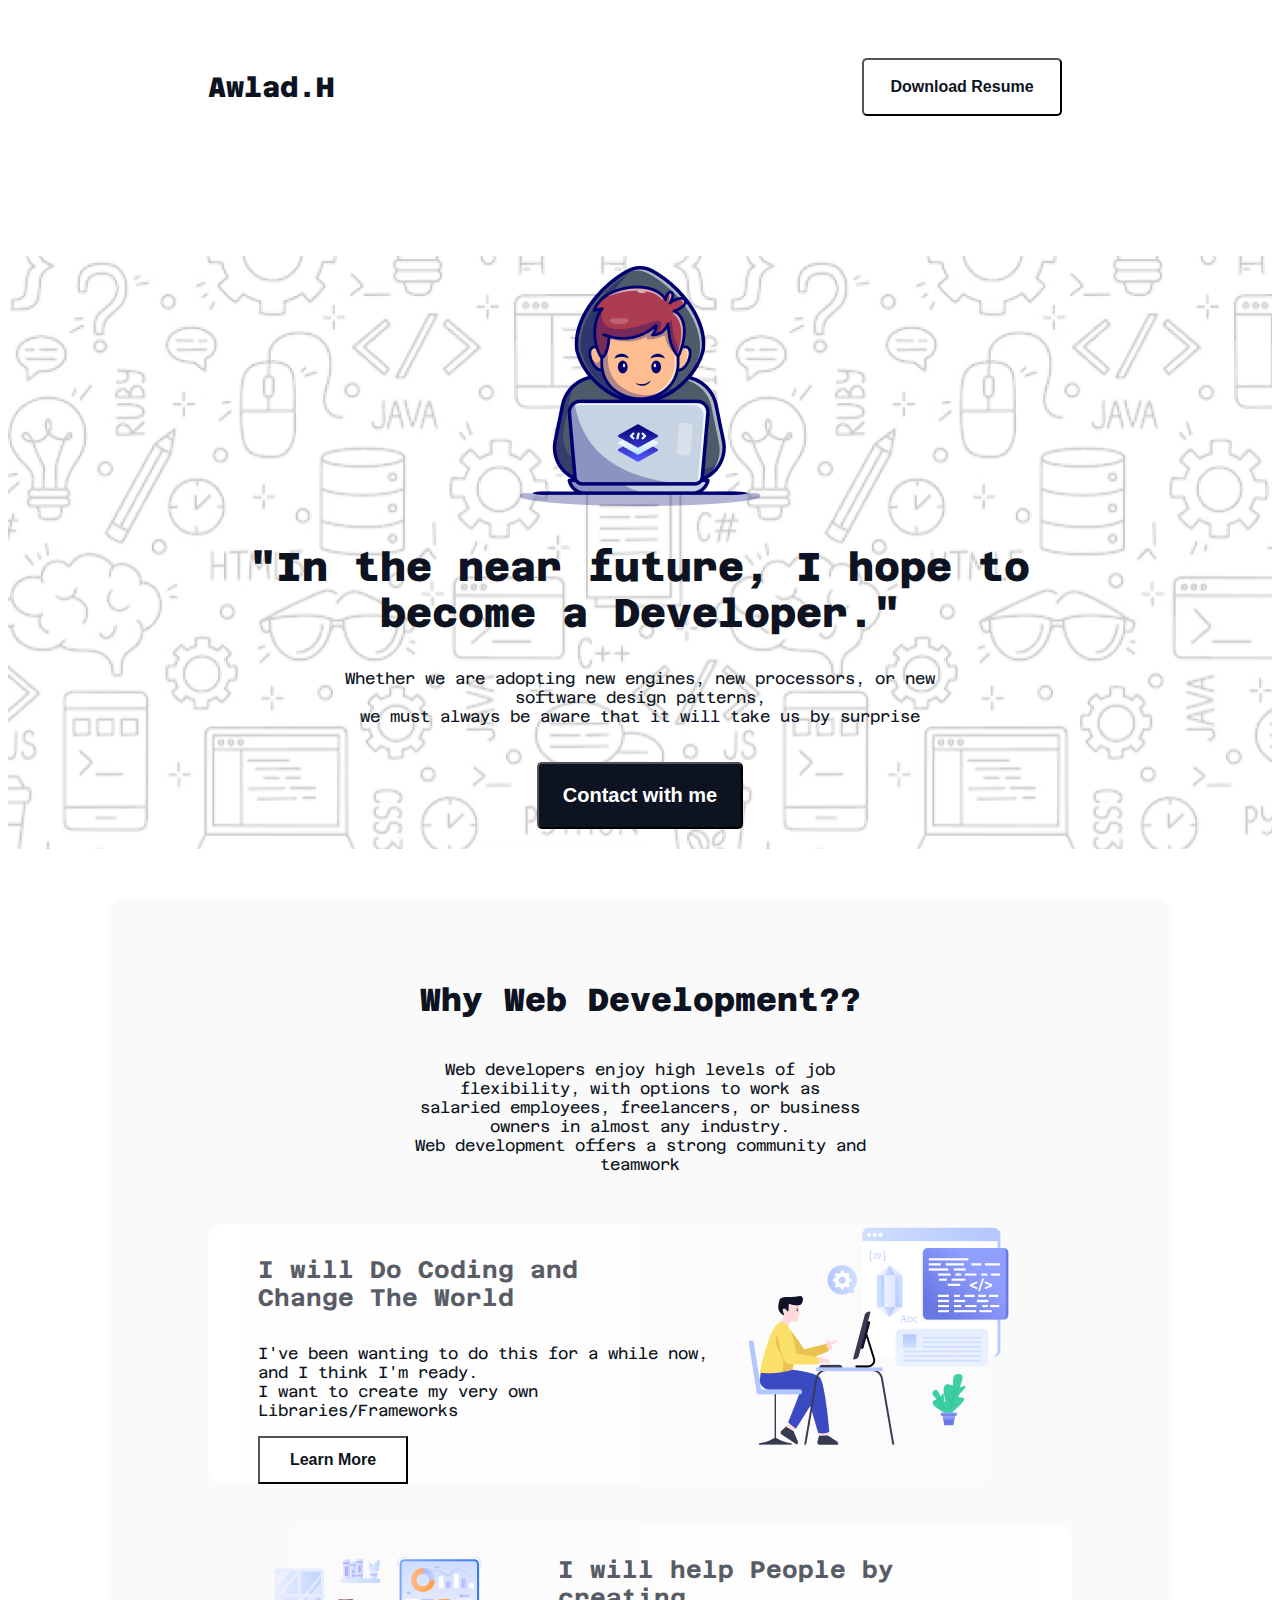
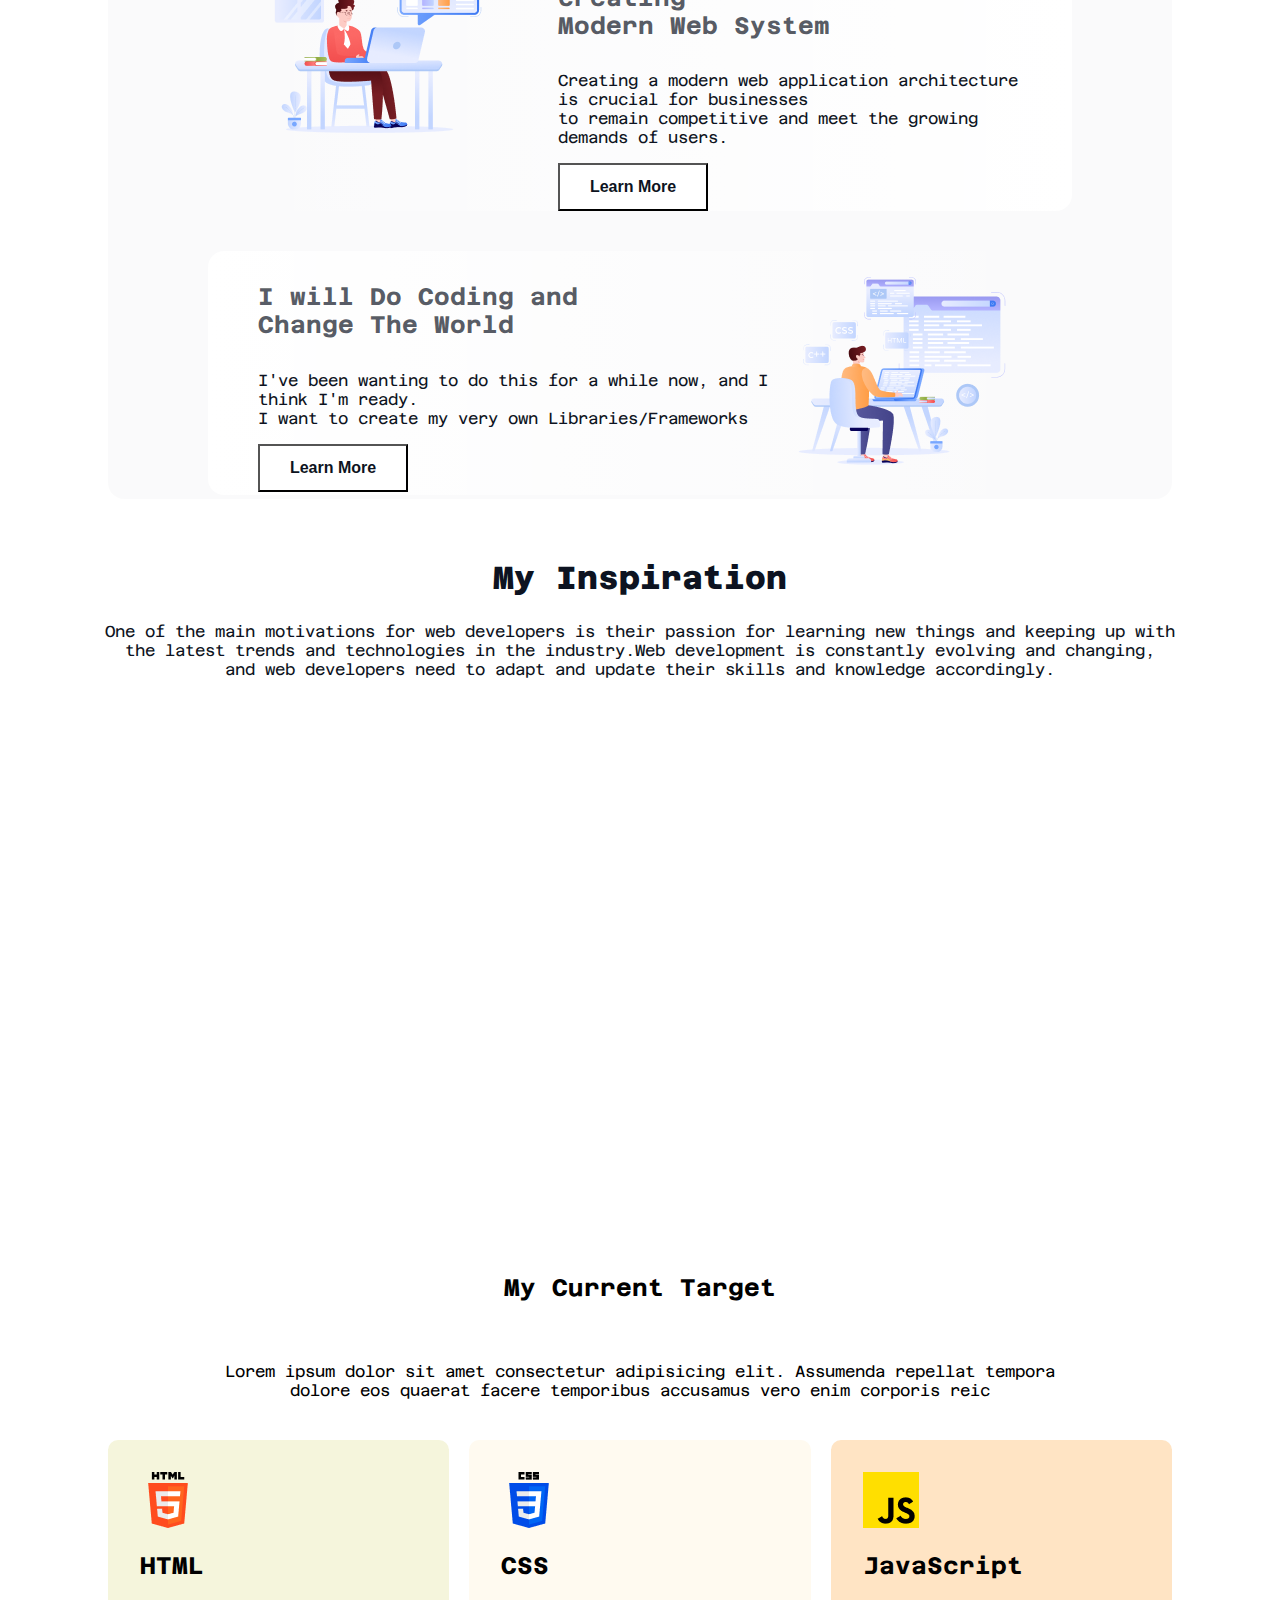
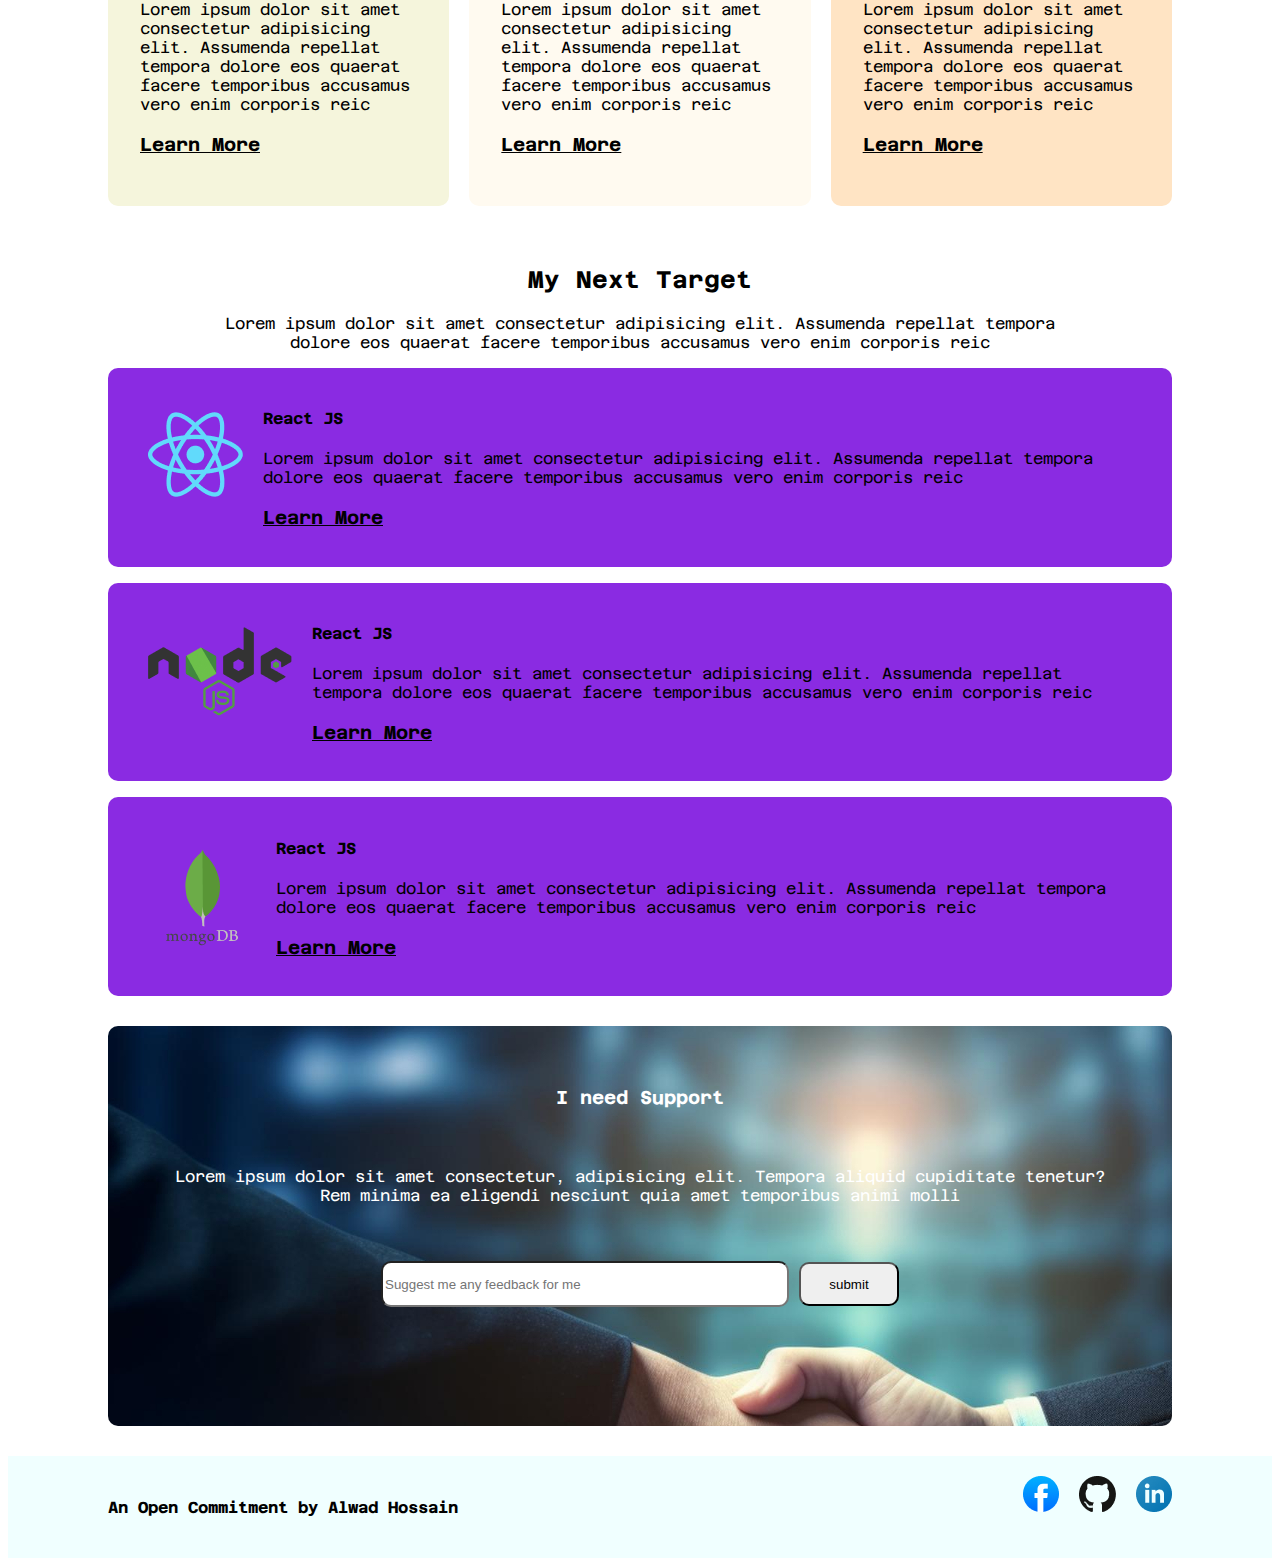
==== commit cd08eeee: "finished the inspiration section" ====
--- a/index.html
+++ b/index.html
@@ -78,10 +78,11 @@
         <!-- My Inspiration section -->
         <section>
             <div class="inspiration">
-                <h2>My Inspiration</h2>
-                <p>Lorem ipsum dolor sit, amet consectetur adipisicing elit. Assumenda, accusamus ipsa. <br> Hic, dolore
-                    doloremque iusto quasi, cum in tempore voluptatib</p>
-                    <iframe width="1660" height="515" src="https://www.youtube.com/embed/5O5e0nnVulY?si=qP30ro3qAXhiHLFY" title="YouTube video player" frameborder="0" allow="accelerometer; autoplay; clipboard-write; encrypted-media; gyroscope; picture-in-picture; web-share" referrerpolicy="strict-origin-when-cross-origin" allowfullscreen></iframe>
+                <h2 class="inspiration-title">My Inspiration</h2>
+                <p class="coding-description">One of the main motivations for web developers is their passion for learning new things and keeping up with <br> the latest trends and technologies in the industry.Web development is constantly evolving and changing, <br> and web developers need to adapt and update their skills and knowledge accordingly.</p>
+                    <div class="video-content">
+                        <iframe width="1660" height="515" src="https://www.youtube.com/embed/5O5e0nnVulY?si=qP30ro3qAXhiHLFY" title="YouTube video player" frameborder="0" allow="accelerometer; autoplay; clipboard-write; encrypted-media; gyroscope; picture-in-picture; web-share" referrerpolicy="strict-origin-when-cross-origin" allowfullscreen></iframe>
+                    </div>
             </div>
         </section>
         <!-- My Current Target -->
--- a/styles/index.css
+++ b/styles/index.css
@@ -167,7 +167,14 @@
     height: 48px;
 }
 
-
+.inspiration-title {
+    color: rgb(13, 19, 33);
+    font-size: 32px;
+    font-weight: 800;
+}
+.video-content{
+    border-radius: 16px;
+}
 .current-container {
     margin: 40px 100px;
     gap: 20px;
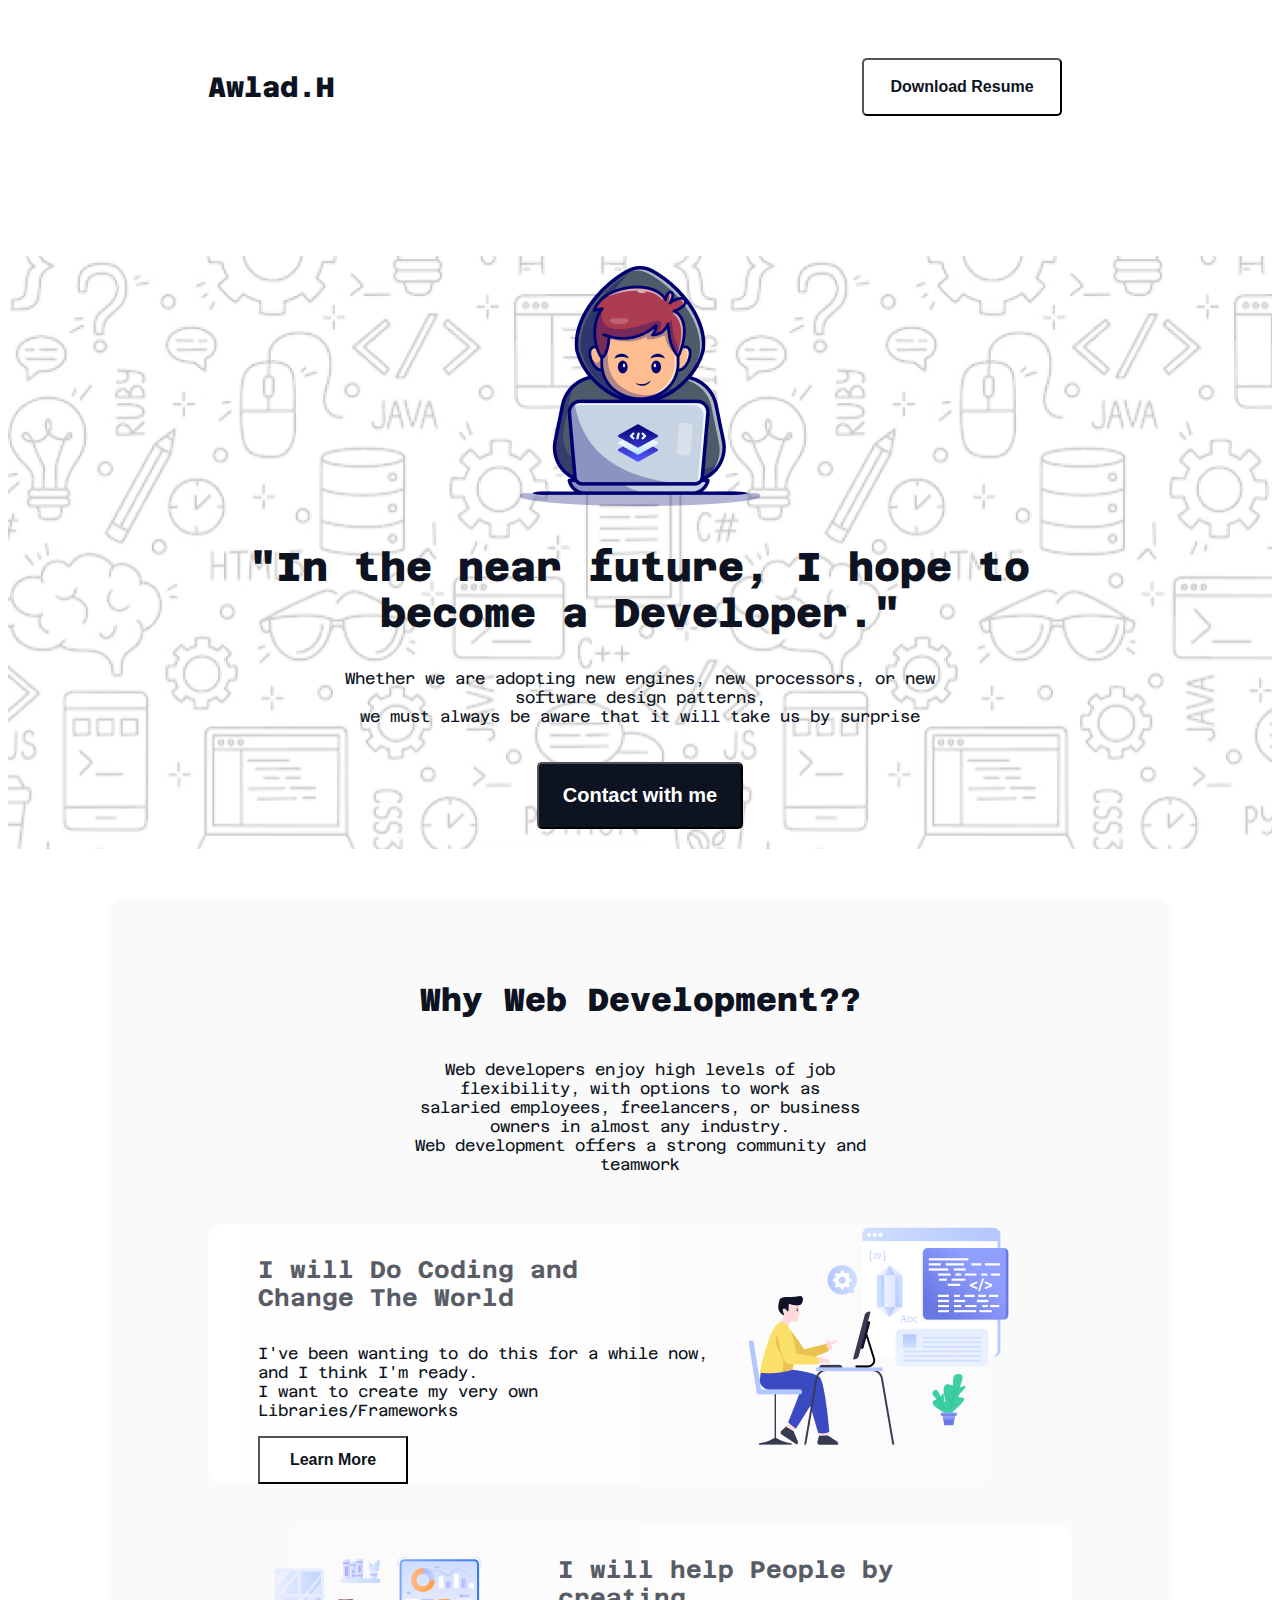
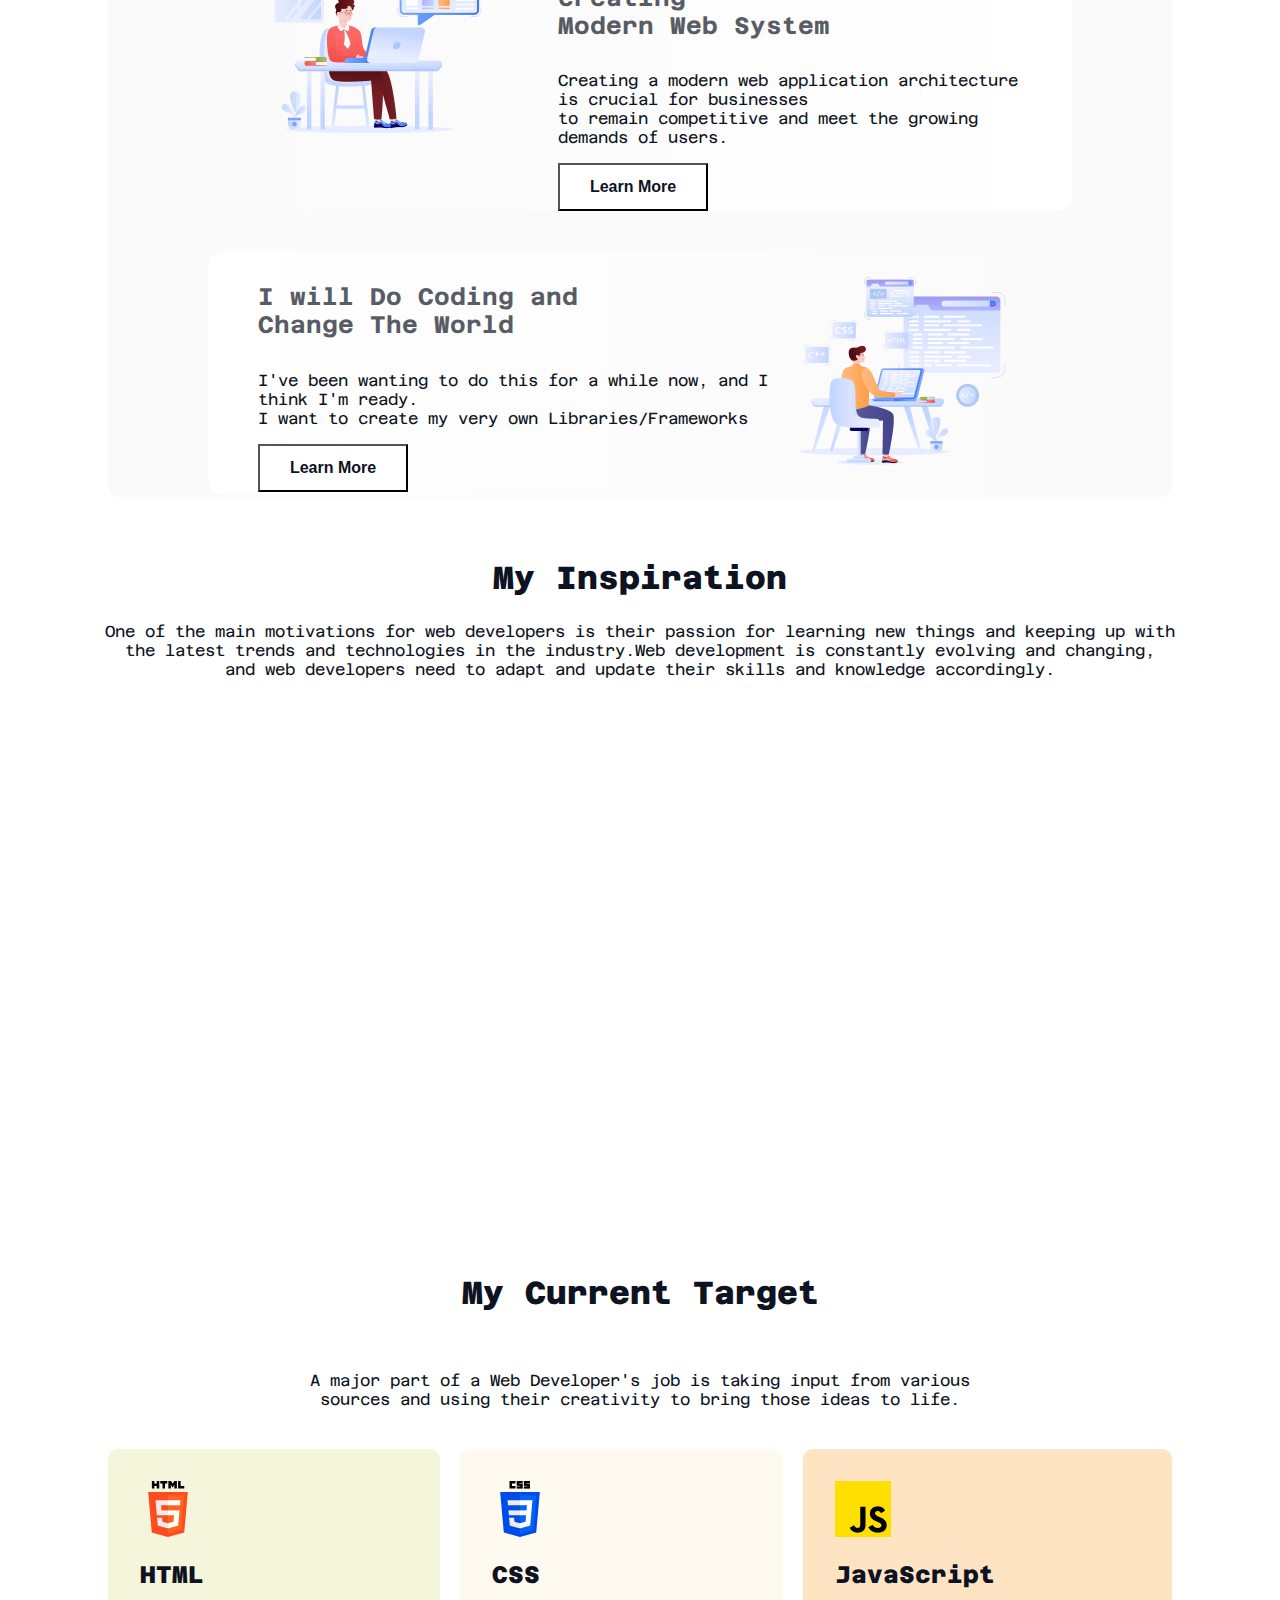
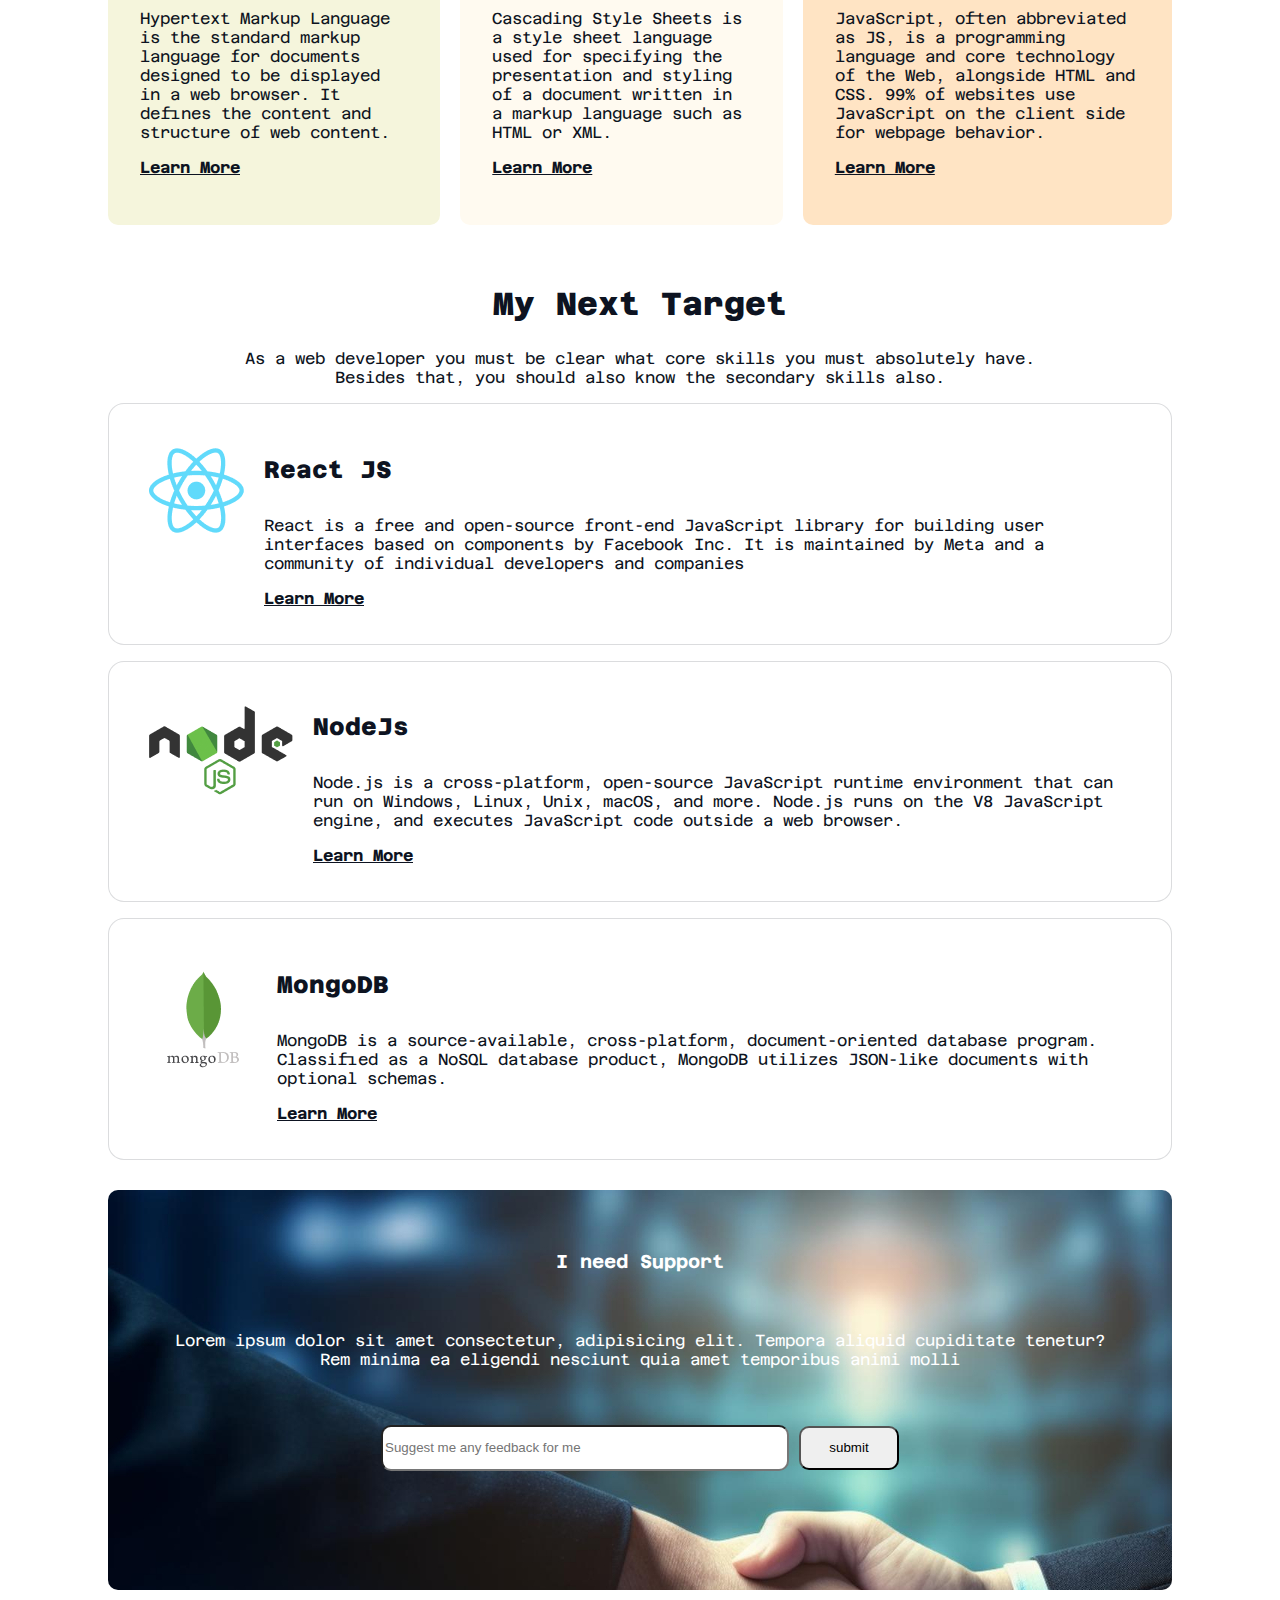
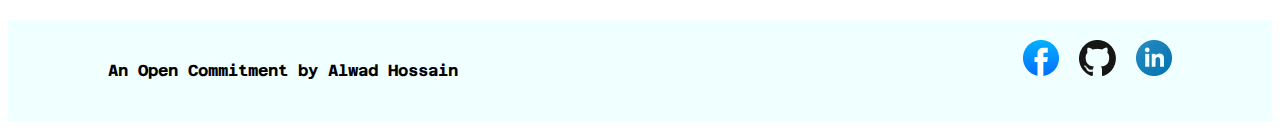
==== commit 61365d4f: "finished the next target section" ====
--- a/index.html
+++ b/index.html
@@ -88,32 +88,28 @@
         <!-- My Current Target -->
         <section>
             <div class="inspiration">
-                <h2>My Current Target</h2>
+                <h2 class="inspiration-title">My Current Target</h2>
             </div>
             <div class="inspiration">
-                <p>Lorem ipsum dolor sit amet consectetur adipisicing elit. Assumenda repellat  tempora <br> dolore eos 
-                    quaerat facere temporibus accusamus vero enim corporis reic</p>
+                <p class="coding-description">A major part of a Web Developer's job is taking input from various <br> sources and using their creativity to bring those ideas to life.</p>
             </div>
             <div class="part-2 current-container">
                 <div class="html-color input-2">
                     <img src="assets/html.png" alt="">
-                    <h2>HTML</h2>
-                    <p>Lorem ipsum dolor sit amet consectetur adipisicing elit. Assumenda repellat tempora dolore eos
-                        quaerat facere temporibus accusamus vero enim corporis reic</p>
+                    <h2 class="card">HTML</h2>
+                    <p class="coding-description">Hypertext Markup Language is the standard markup language for documents designed to be displayed in a web browser. It defines the content and structure of web content.</p>
                         <h3 class="btn-target">Learn More</h3>
                 </div>
                 <div class="css-color input-2">
                     <img src="assets/css.png" alt="">
-                    <h2>CSS</h2>
-                    <p>Lorem ipsum dolor sit amet consectetur adipisicing elit. Assumenda repellat tempora dolore eos
-                        quaerat facere temporibus accusamus vero enim corporis reic</p>
+                    <h2 class="card">CSS</h2>
+                    <p class="coding-description">Cascading Style Sheets is a style sheet language used for specifying the presentation and styling of a document written in a markup language such as HTML or XML. </p>
                     <h3 class="btn-target">Learn More</h3>
                 </div>
                 <div class="input-2 js-color">
                     <img src="assets/js.png" alt="">
-                    <h2>JavaScript</h2>
-                    <p>Lorem ipsum dolor sit amet consectetur adipisicing elit. Assumenda repellat tempora dolore eos
-                        quaerat facere temporibus accusamus vero enim corporis reic</p>
+                    <h2 class="card">JavaScript</h2>
+                    <p class="coding-description">JavaScript, often abbreviated as JS, is a programming language and core technology of the Web, alongside HTML and CSS. 99% of websites use JavaScript on the client side for webpage behavior. </p>
                         <h3 class="btn-target">Learn More</h3>
                 </div>
             </div>
@@ -121,9 +117,8 @@
         <!-- My Next Target -->
         <section>
             <div class="inspiration">
-                <h2>My Next Target</h2>
-            <p>Lorem ipsum dolor sit amet consectetur adipisicing elit. Assumenda repellat tempora <br> dolore eos
-                quaerat facere temporibus accusamus vero enim corporis reic</p>
+                <h2 class="inspiration-title">My Next Target</h2>
+            <p class="coding-description">As a web developer you must be clear what core skills you must absolutely have. <br> Besides that, you should also know the secondary skills also.</p>
             </div>
             <div class="next-part">
                 <div class="part-2 next-container">
@@ -131,9 +126,8 @@
                         <img src="assets/react.png" alt="">
                     </div>
                     <div>
-                        <h4>React JS</h4>
-                        <p>Lorem ipsum dolor sit amet consectetur adipisicing elit. Assumenda repellat tempora dolore eos
-                            quaerat facere temporibus accusamus vero enim corporis reic</p>
+                        <h4 class="card">React JS</h4>
+                        <p class="coding-description">React is a free and open-source front-end JavaScript library for building user interfaces based on components by Facebook Inc. It is maintained by Meta and a community of individual developers and companies</p>
                             <h3 class="btn-target">Learn More</h3>
                     </div>
                 </div>
@@ -142,9 +136,8 @@
                         <img src="assets/nodejs.png" alt="">
                     </div>
                     <div>
-                        <h4>React JS</h4>
-                        <p>Lorem ipsum dolor sit amet consectetur adipisicing elit. Assumenda repellat tempora dolore eos
-                            quaerat facere temporibus accusamus vero enim corporis reic</p>
+                        <h4 class="card">NodeJs</h4>
+                        <p class="coding-description">Node.js is a cross-platform, open-source JavaScript runtime environment that can run on Windows, Linux, Unix, macOS, and more. Node.js runs on the V8 JavaScript engine, and executes JavaScript code outside a web browser.</p>
                             <h3 class="btn-target">Learn More</h3>
                     </div>
                 </div>
@@ -153,9 +146,8 @@
                         <img src="assets/mongodb.png" alt="">
                     </div>
                     <div>
-                        <h4>React JS</h4>
-                        <p>Lorem ipsum dolor sit amet consectetur adipisicing elit. Assumenda repellat tempora dolore eos
-                            quaerat facere temporibus accusamus vero enim corporis reic</p>
+                        <h4 class="card">MongoDB</h4>
+                        <p class="coding-description">MongoDB is a source-available, cross-platform, document-oriented database program. Classified as a NoSQL database product, MongoDB utilizes JSON-like documents with optional schemas.</p>
                             <h3 class="btn-target">Learn More</h3>
                     </div>
                 </div>
--- a/styles/index.css
+++ b/styles/index.css
@@ -172,9 +172,17 @@
     font-size: 32px;
     font-weight: 800;
 }
-.video-content{
-    border-radius: 16px;
-}
+
+.video-content {
+    border-radius: 16px;
+}
+
+.card {
+    color: rgb(13, 19, 33);
+    font-size: 24px;
+    font-weight: 800;
+}
+
 .current-container {
     margin: 40px 100px;
     gap: 20px;
@@ -184,6 +192,9 @@
     text-decoration: underline;
     border: none;
     background-color: none;
+    color: rgb(13, 19, 33);
+    font-size: 16px;
+    font-weight: 700;
 }
 
 .html-color {
@@ -203,11 +214,13 @@
 }
 
 .next-container {
-    border-radius: 10px;
-    background-color: blueviolet;
+    border-radius: 16px;
+    background: rgb(255, 255, 255);
     gap: 20px;
     margin-top: 16px;
     padding: 20px 40px;
+    box-sizing: border-box;
+    border: 1px solid rgba(13, 19, 33, 0.15);
 }
 
 .next-img {
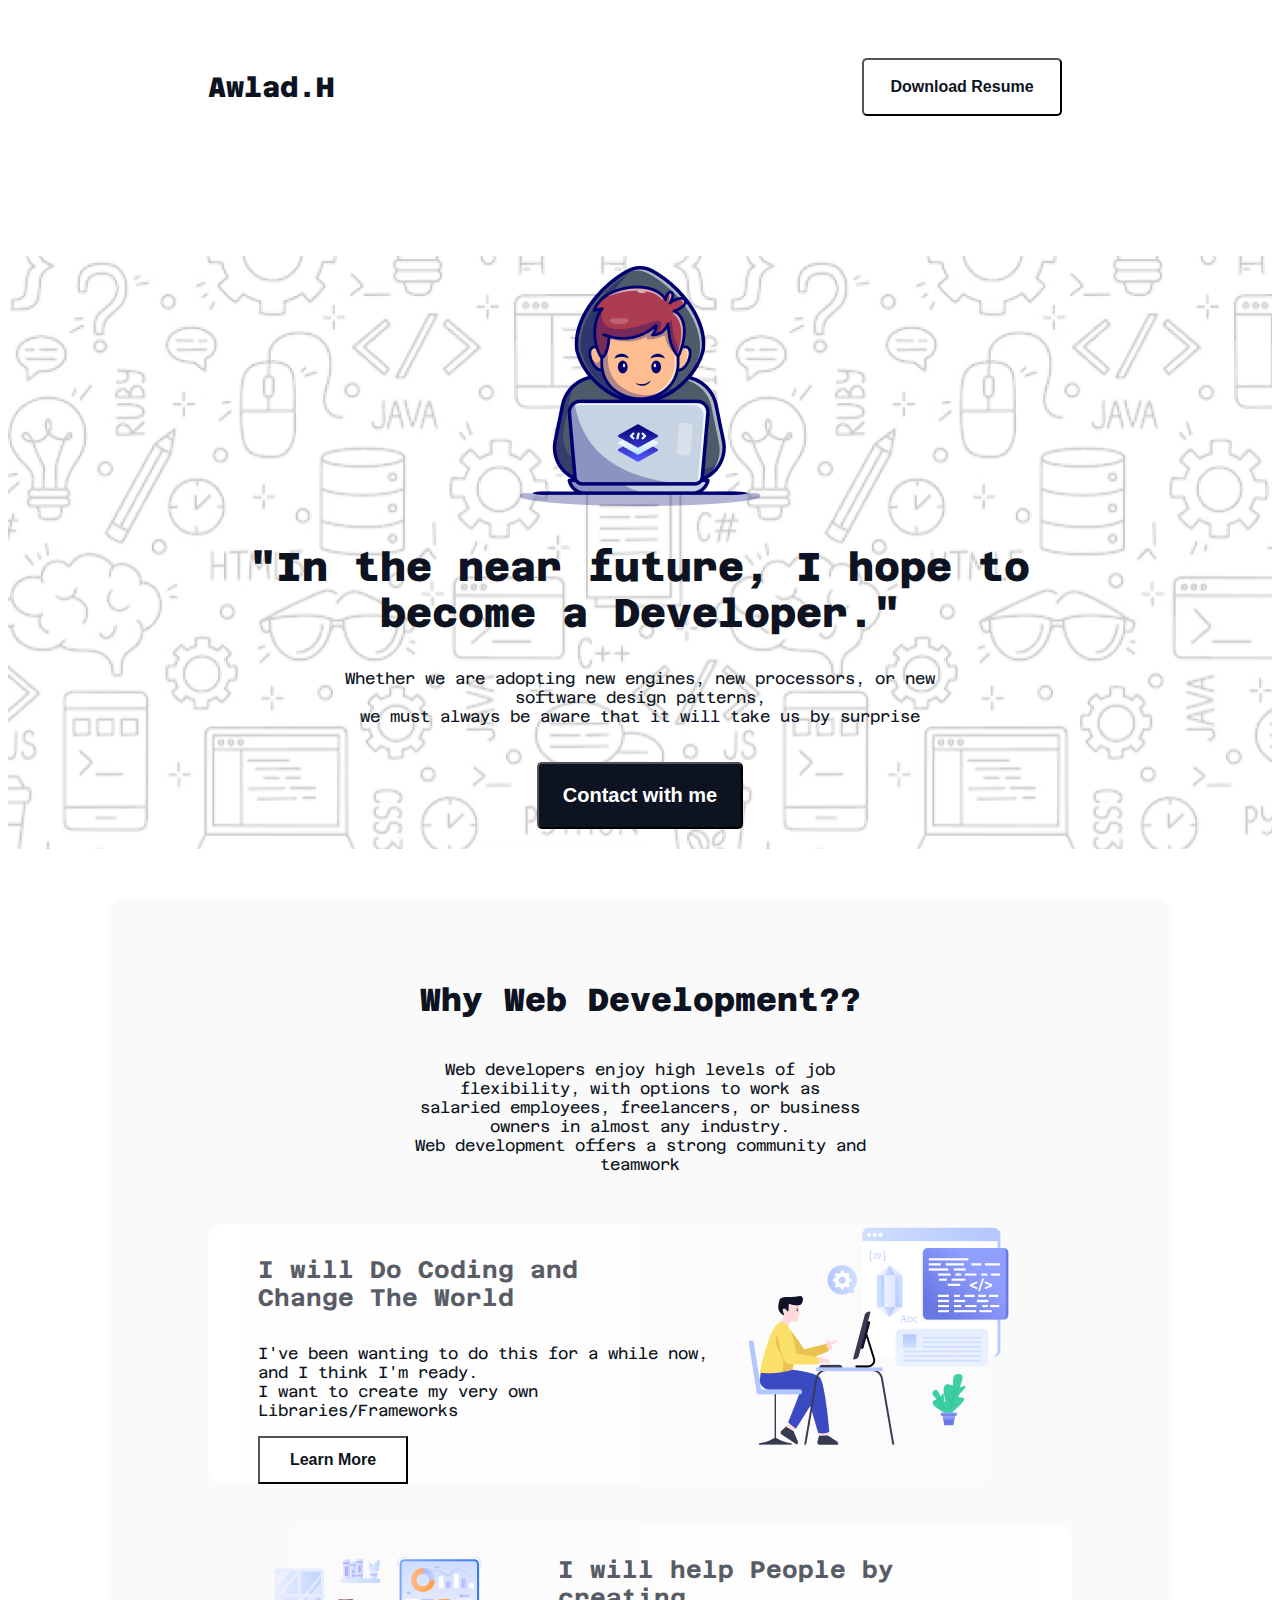
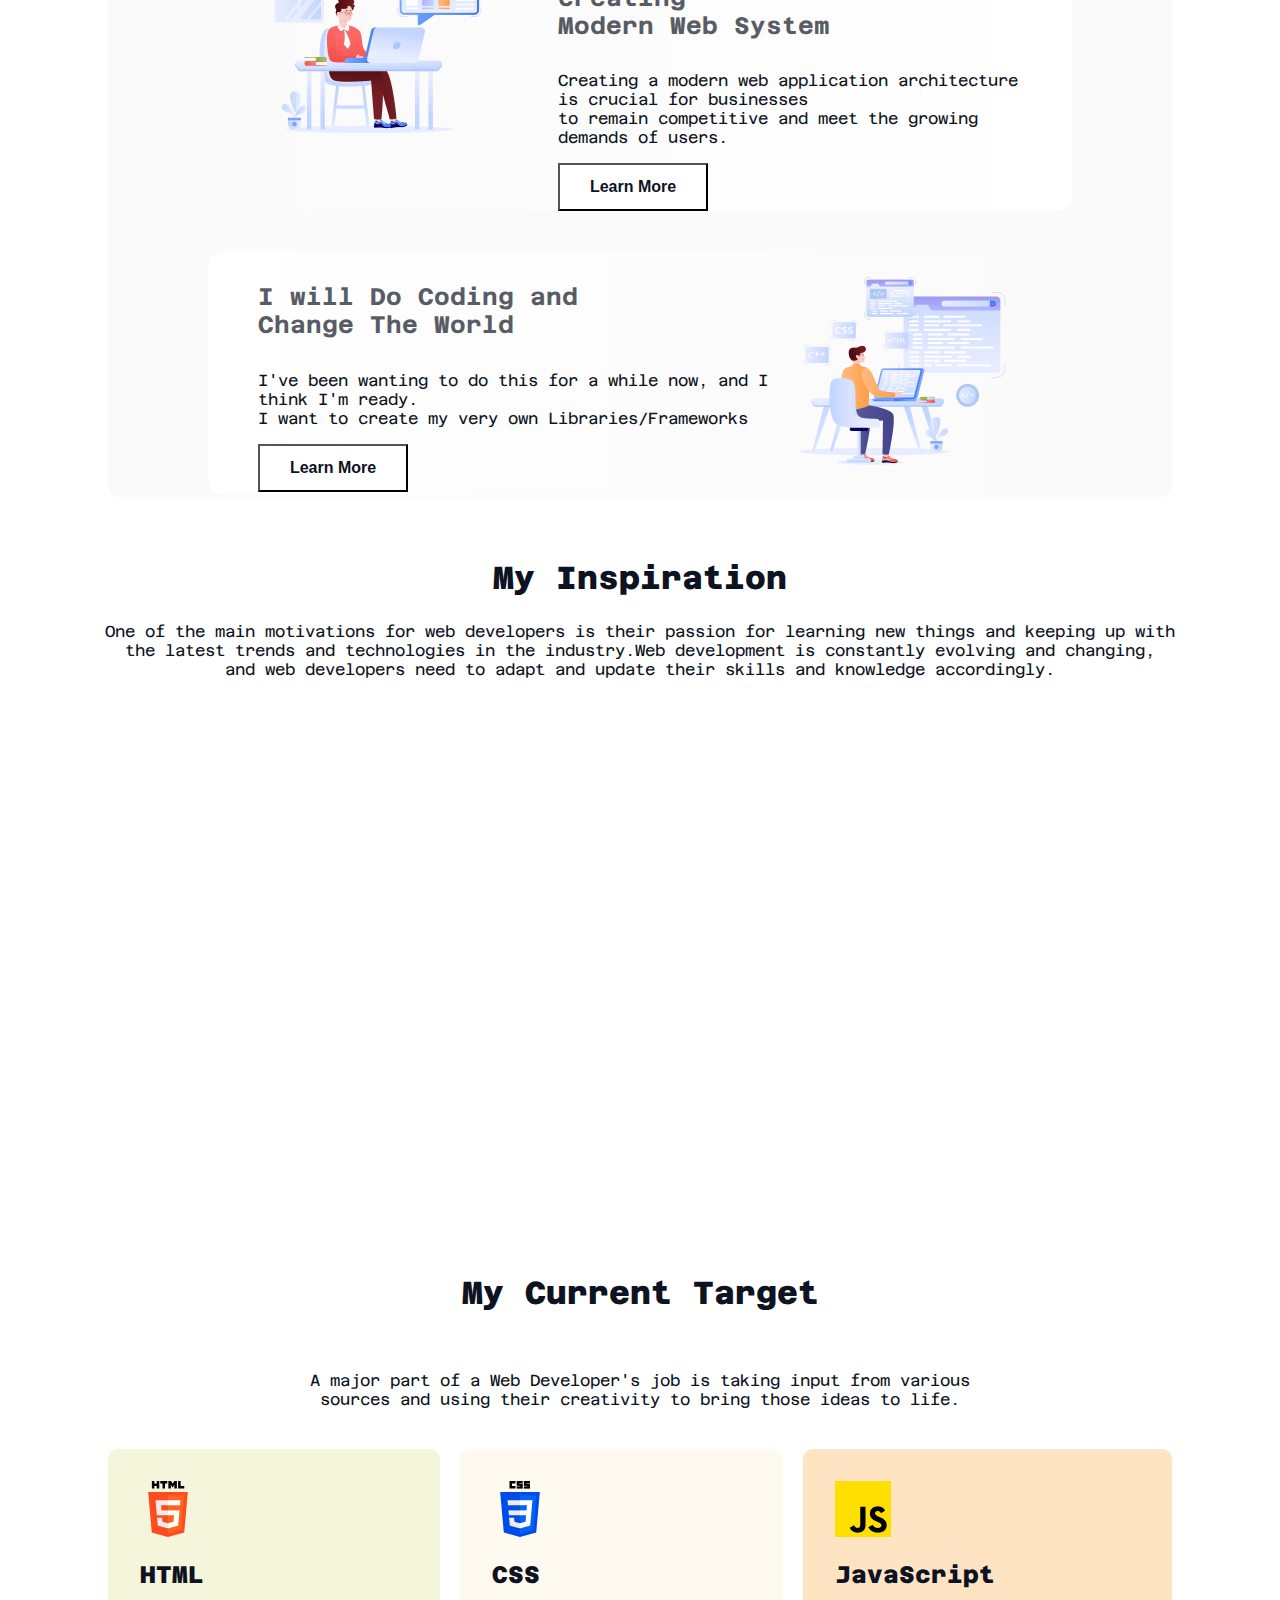
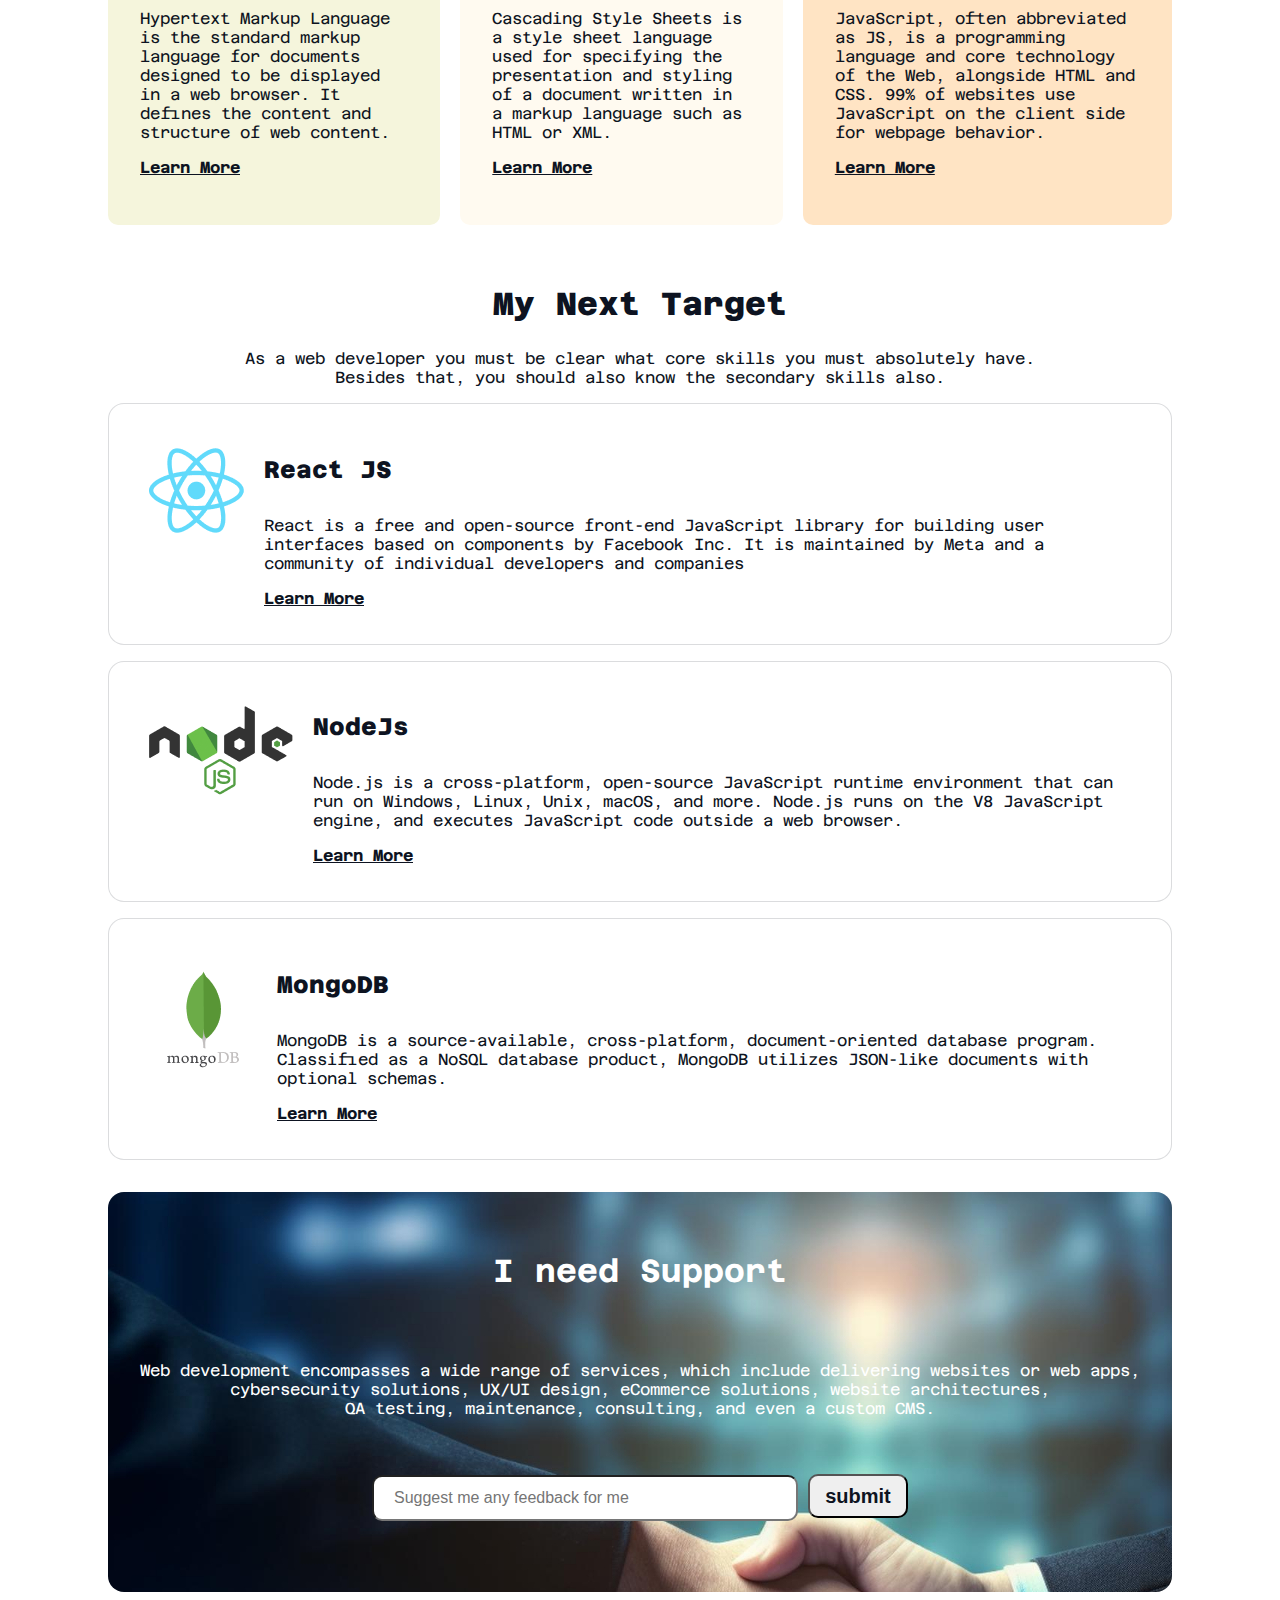
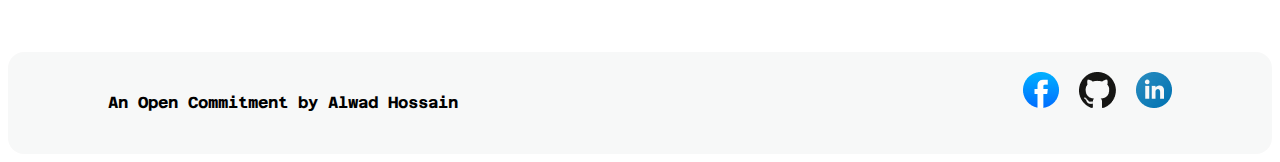
==== commit fd9bcccf: "finished the support section" ====
--- a/index.html
+++ b/index.html
@@ -156,9 +156,9 @@
         <!-- Support Section -->
         <div class="inspiration bg-img">
             <h3 class="need-container">I need Support</h3>
-            <p class="need-description">Lorem ipsum dolor sit amet consectetur, adipisicing elit. Tempora aliquid cupiditate tenetur? <br> Rem minima ea eligendi nesciunt quia amet temporibus animi molli</p>
+            <p class="need-description">Web development encompasses a wide range of services, which include delivering websites or web apps, <br> cybersecurity solutions, UX/UI design, eCommerce solutions, website architectures, <br> QA testing, maintenance, consulting, and even a custom CMS.</p>
             <input class="input-place" type="text" name="" id="" placeholder="Suggest me any feedback for me">
-            <button class="submit-container">submit</button>
+            <button class="submit-btn">submit</button>
         </div>
     </main>
     <footer>
--- a/styles/index.css
+++ b/styles/index.css
@@ -230,37 +230,51 @@
 .bg-img {
     background-image: url("../assets/handshake.jpg");
     text-align: center;
-    /* background-repeat: no-repeat; */
     margin: 30px 100px;
     border-radius: 10px;
     height: 400px;
     max-width: 1800px;
+    border-radius: 16px;
 }
 
 .need-container {
-    color: #FFFFFF;
+    color: rgb(255, 255, 255);
+    font-size: 32px;
+    font-weight: 700;
     padding-top: 60px;
 }
 
 .need-description {
     padding: 40px 0px;
-    color: #FFFFFF;
+    color: rgb(255, 255, 255);
+    font-size: 16px;
+    font-weight: 400;
 }
 
 .input-place {
     height: 40px;
     width: 400px;
     border-radius: 10px;
-}
-
-.submit-container {
+    color: rgba(13, 19, 33, 0.4);
+    font-size: 16px;
+    font-weight: 400;
+    padding-left: 20px;
+
+}
+
+.submit-btn {
     height: 44px;
     width: 100px;
     border-radius: 10px;
+    color: rgb(13, 19, 33);
+    font-size: 20px;
+    font-weight: 600;
 }
 
 .footer-container {
-    background-color: azure;
+    border-radius: 16px;
+    background: rgba(13, 19, 33, 0.03);
+    margin-top: 60px;
     padding: 20px 100px;
 }
 
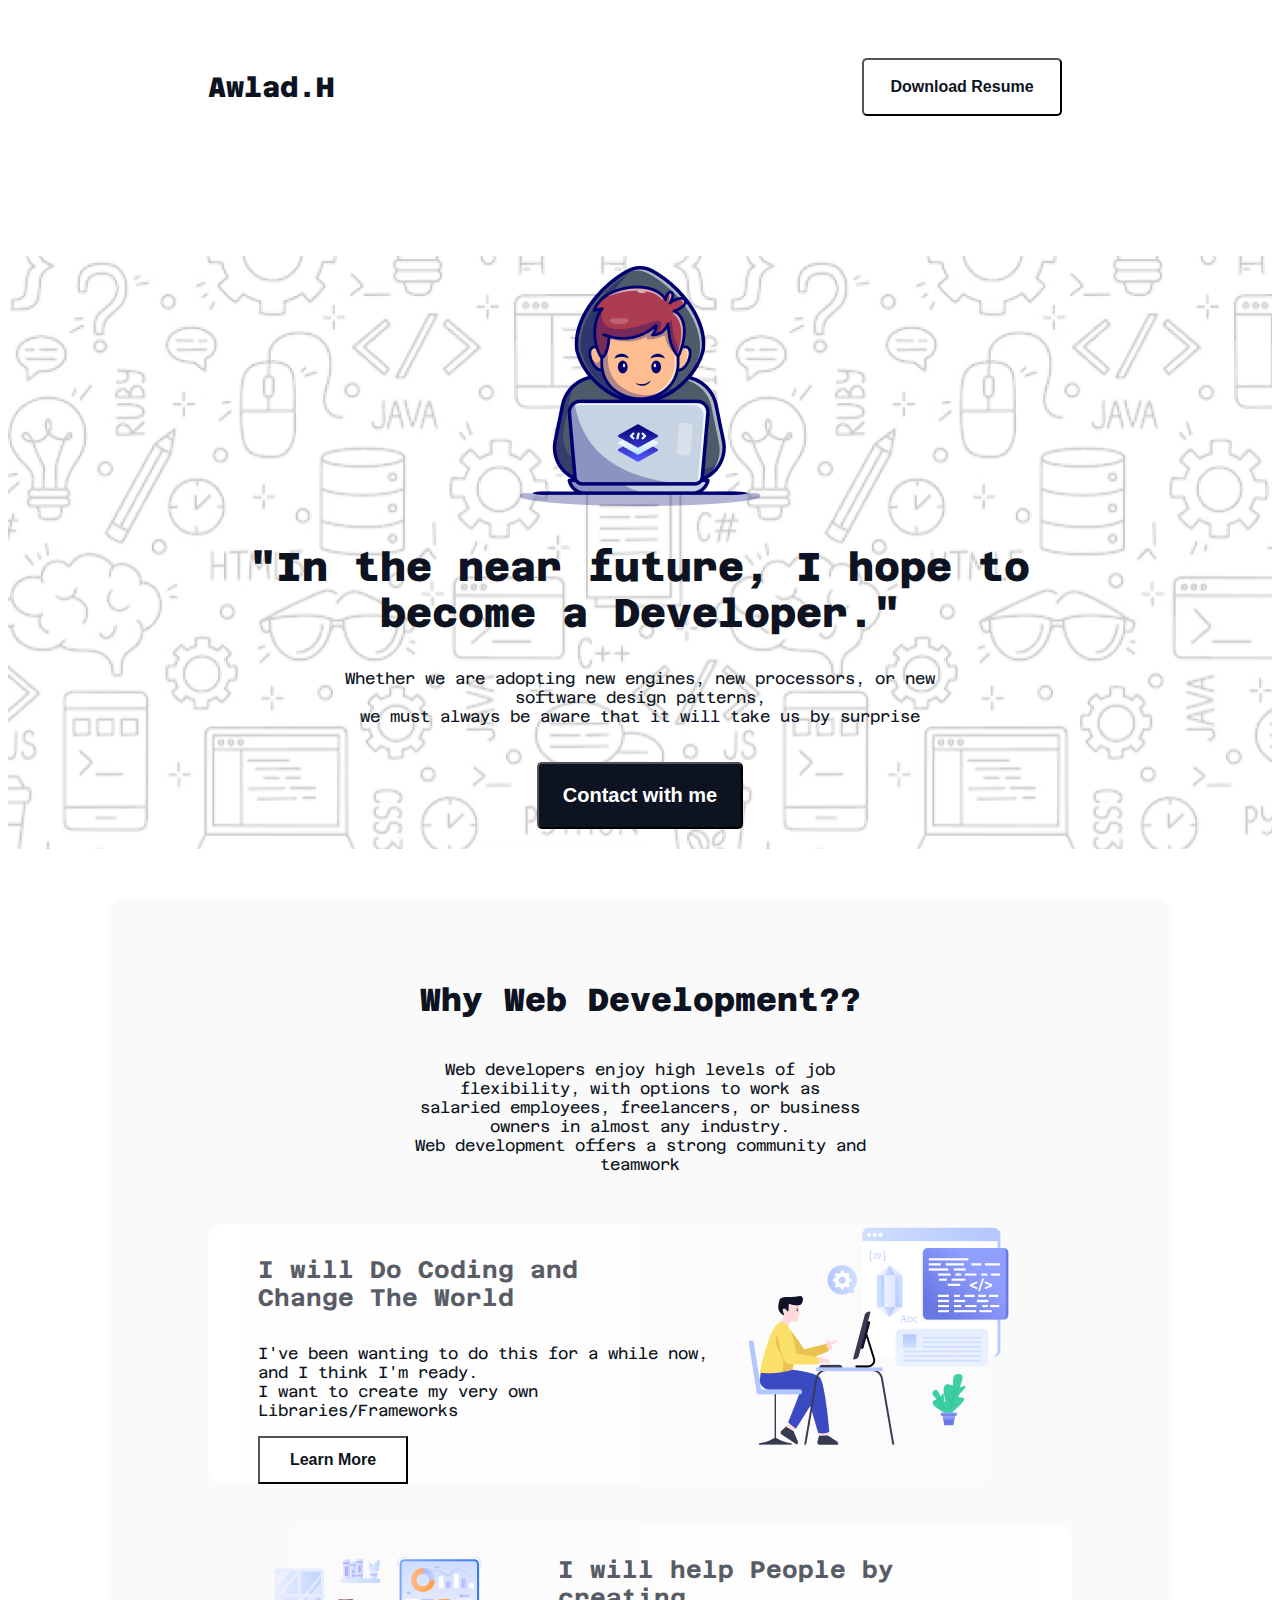
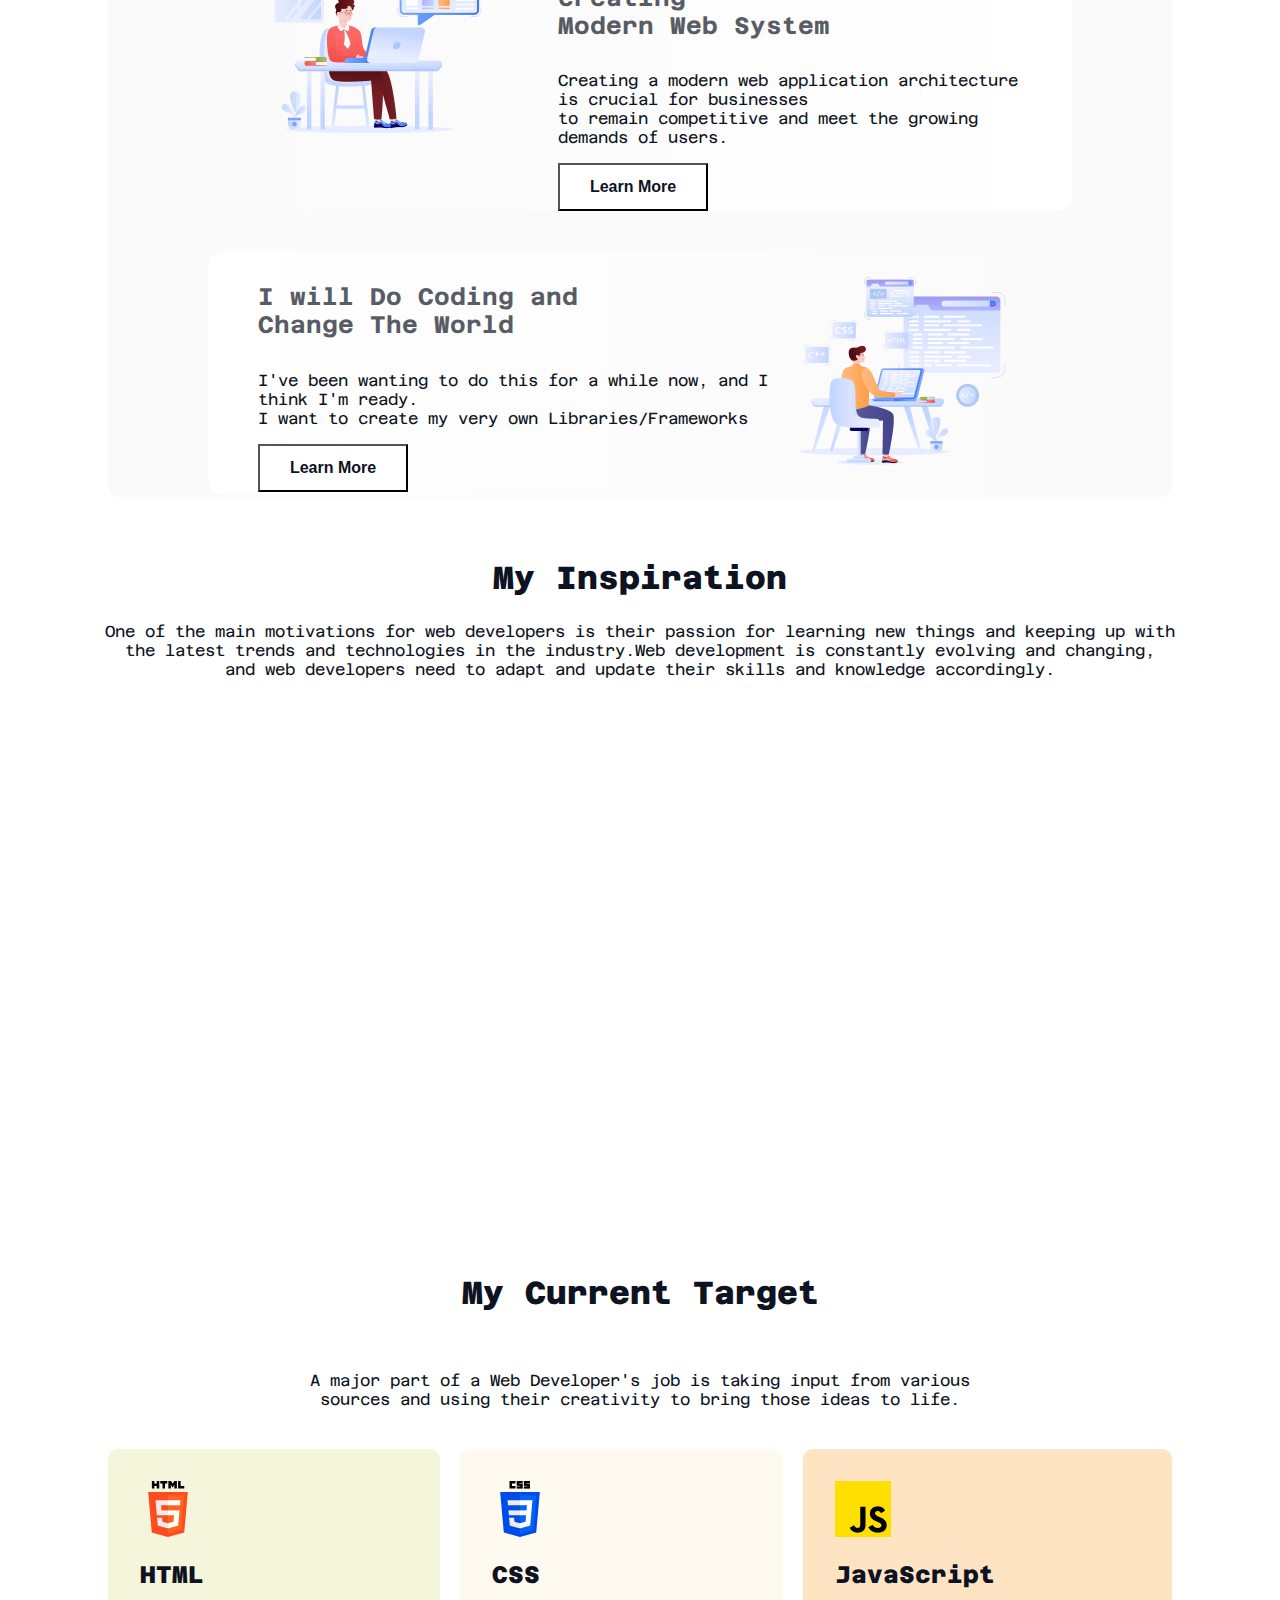
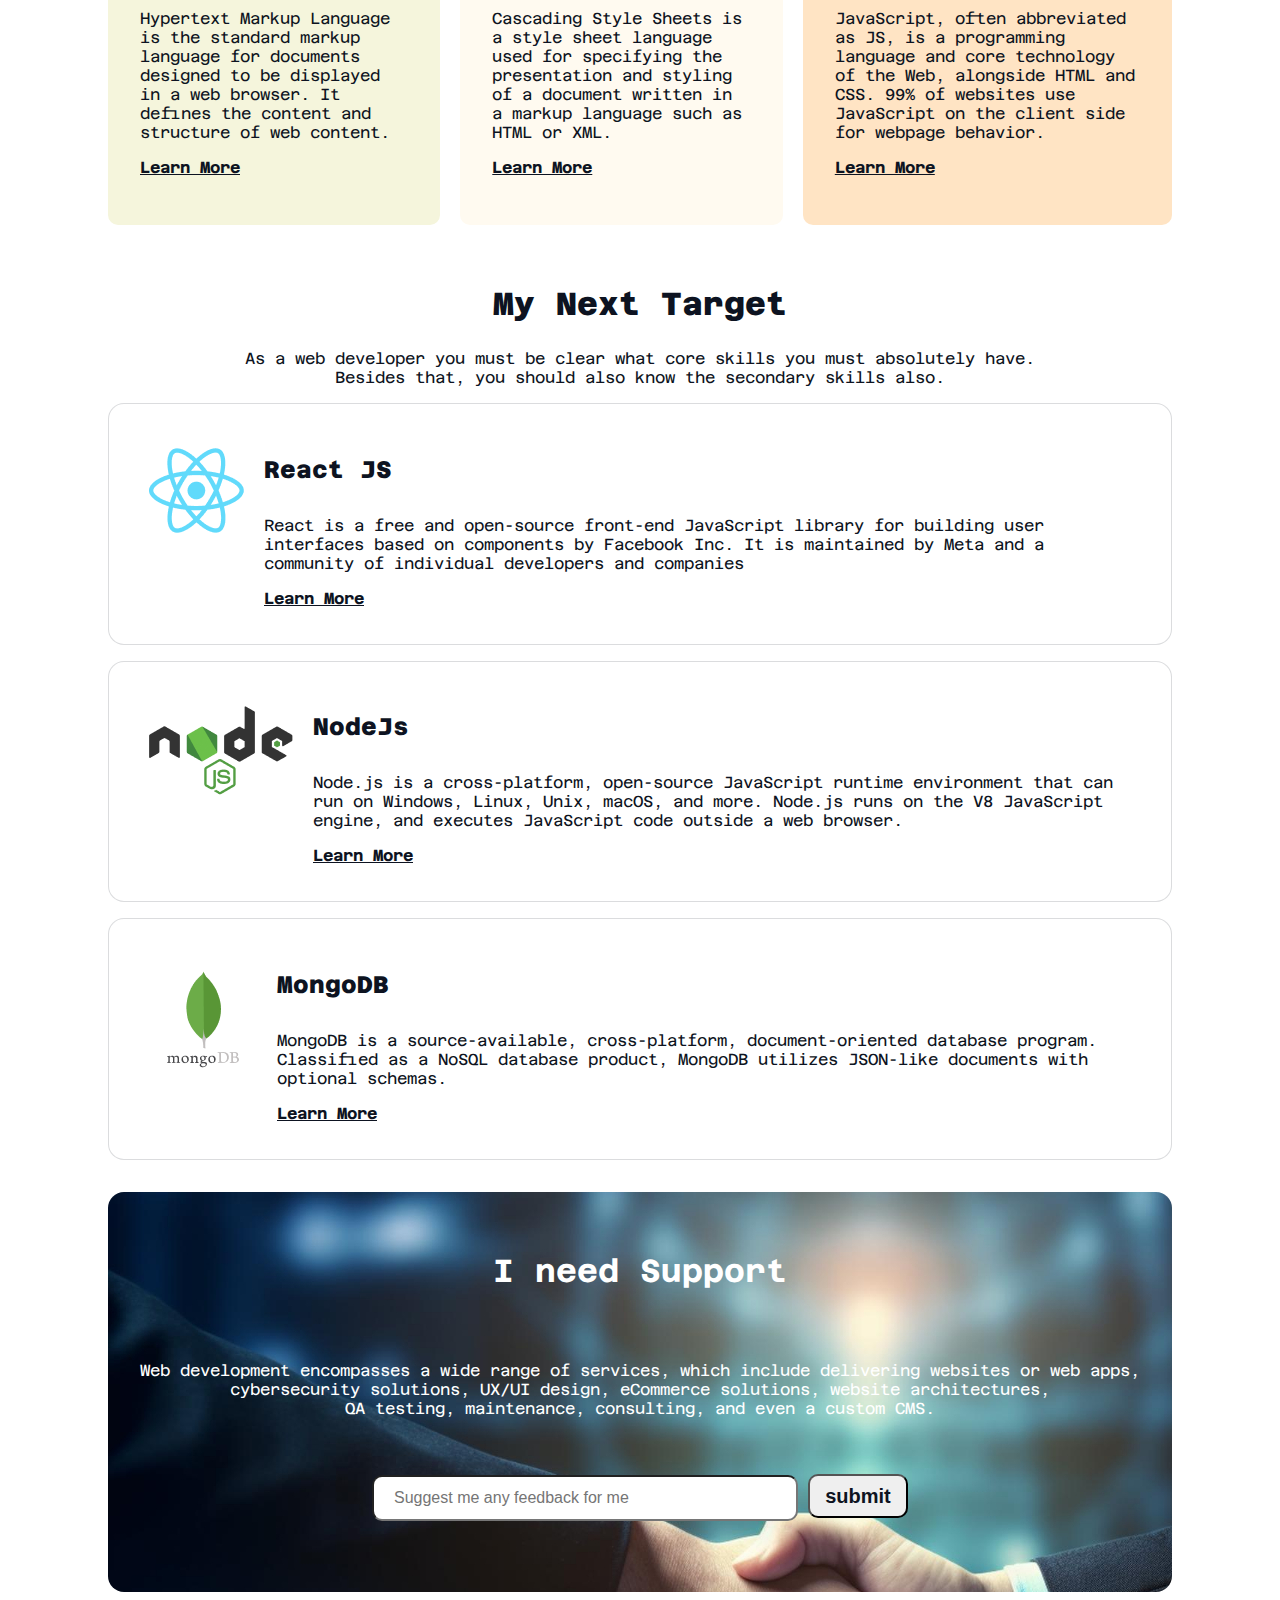
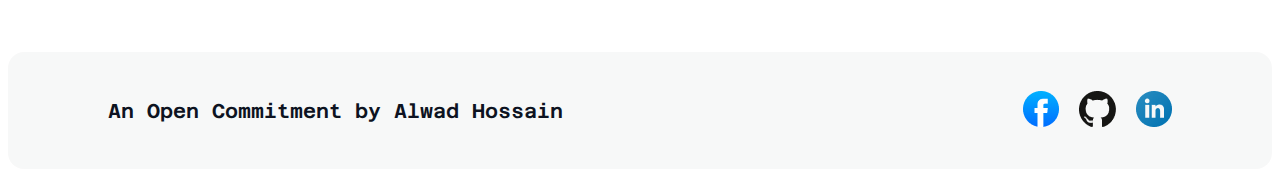
==== commit 03057cda: "finished the beautiful assignment" ====
--- a/index.html
+++ b/index.html
@@ -164,10 +164,10 @@
     <footer>
         <div class="part-1 footer-container">
             <div>
-                <h4>An Open Commitment by Alwad Hossain</h4>
+                <h4 class="footer-title">An Open Commitment by Alwad Hossain</h4>
             </div>
             <div class="footer-imges">
-                <a href="https://www.google.com/search?client=firefox-b-d&q=youtube"><img src="assets/facebook.png" alt="facebook"></a>
+                <a href="https://www.facebook.com/"><img src="assets/facebook.png" alt="facebook"></a>
                 <a href="https://github.com/ProgrammingHero1"><img src="assets/github.png" alt="github"></a>
                 <a href="https://www.linkedin.com/login"><img src="assets/linkedin-icon 1.png" alt="linkedin"></a>
             </div>
--- a/styles/index.css
+++ b/styles/index.css
@@ -277,8 +277,13 @@
     margin-top: 60px;
     padding: 20px 100px;
 }
-
+.footer-title{
+    color: rgb(13, 19, 33);
+    font-size: 20px;
+    font-weight: 600;
+}
 .footer-imges {
+    align-items: center;
     display: flex;
     gap: 20px;
 }